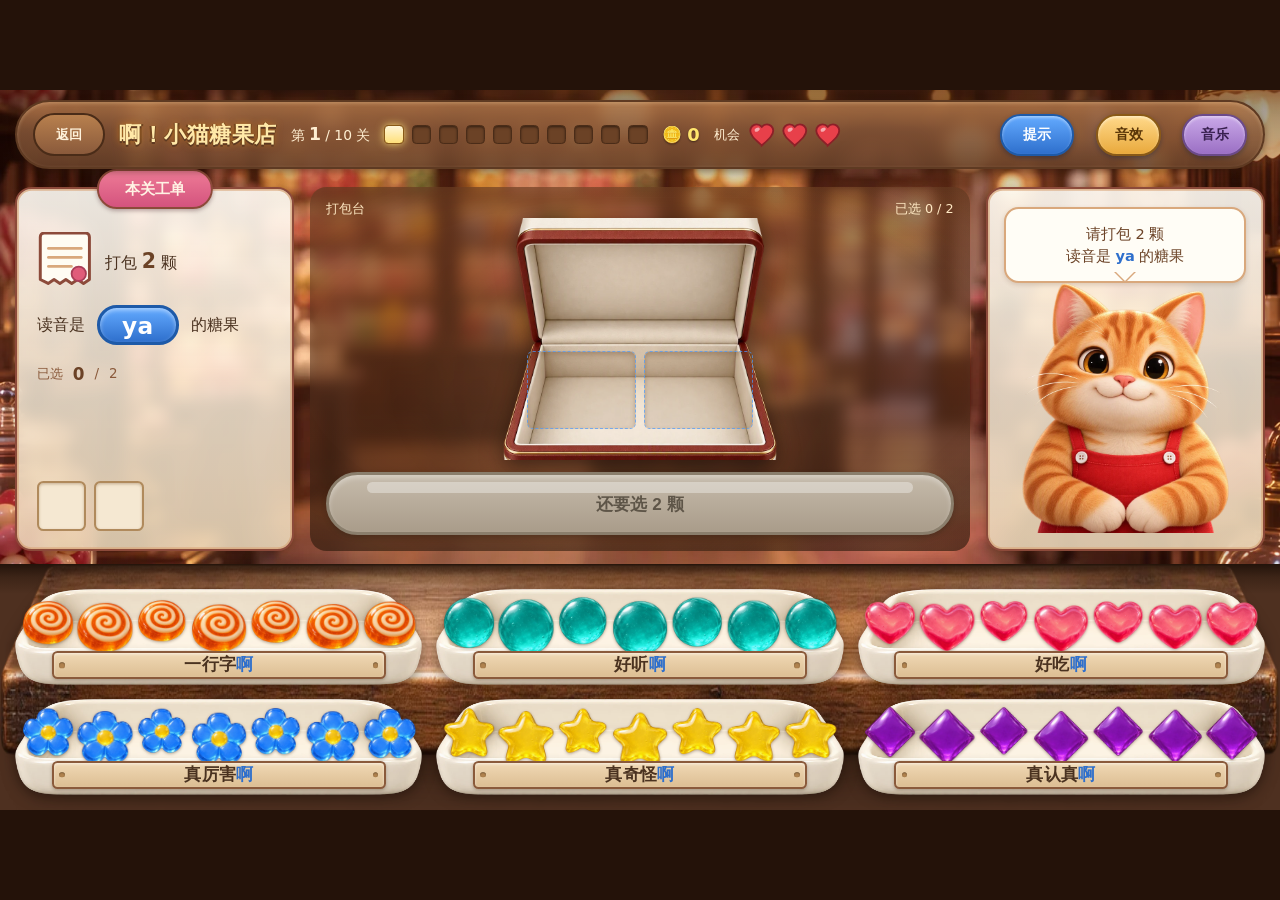
==== games/cat-candy-shop/index.html @ f64fa3b4 "feat: publish standalone cat candy game" ====
<!DOCTYPE html>
<html lang="zh-CN">
<head>
<meta charset="UTF-8">
<meta name="viewport" content="width=device-width,initial-scale=1,maximum-scale=1,user-scalable=no,viewport-fit=cover">
<title>啊！小猫糖果店｜纯分享版</title>
<style>
  *{box-sizing:border-box;margin:0;padding:0;-webkit-tap-highlight-color:transparent;}
  html,body{height:100%;overflow:hidden;background:#241209;
    font-family:system-ui,-apple-system,"PingFang SC","Hiragino Sans GB","Microsoft YaHei",sans-serif;}

  /* 舞台：等比居中，16:9 */
  #stage{position:fixed;inset:0;display:grid;place-items:center;}
  #game{
    width:min(100vw, calc(100vh * 16 / 9));
    aspect-ratio:16/9;position:relative;overflow:hidden;
    /* 1em = 画布宽度的 1%  →  基准画布按 100 单位宽设计 */
    font-size:1vw;
    background:#3A2114 url([data-uri]) center top / cover no-repeat;
    user-select:none;
  }
  /* 可读性蒙版：上压下透。UI 卡片自带奶油底，只有顶栏和底部需要压暗。
     注意不要给 z-index —— ::before 是第一个子元素，靠 DOM 顺序自然落在所有 UI 之下。 */
  #game::before{content:"";position:absolute;inset:0;pointer-events:none;
    background:linear-gradient(180deg,
      rgba(28,13,5,.46) 0%, rgba(28,13,5,.22) 9%, rgba(28,13,5,.05) 20%,
      rgba(28,13,5,0) 34%, rgba(28,13,5,0) 62%,
      rgba(24,11,4,.30) 78%, rgba(20,9,3,.52) 100%);}

  /* ── 木纹 ───────────────────────────────── */
  .wood{
    background:
      repeating-linear-gradient(92deg, rgba(0,0,0,.07) 0 .18em, rgba(255,255,255,.05) .18em .5em),
      linear-gradient(180deg,#C08454 0%,#A2683C 38%,#8A5A3B 72%,#6E452A 100%);
  }
  .wood-d{
    background:
      repeating-linear-gradient(90deg, rgba(0,0,0,.10) 0 .22em, rgba(255,255,255,.04) .22em .6em),
      linear-gradient(180deg,#7E5232 0%,#654026 45%,#4E3020 100%);
  }
  .cream{
    background:linear-gradient(180deg,#FFFDF6 0%,#FBF2DF 55%,#EFDFC2 100%);
    border:.22em solid #8C4A3A;
    box-shadow:inset 0 0 0 .14em rgba(217,168,124,.75), 0 .18em .5em rgba(60,30,10,.28);
  }

  /* ── 磨砂面板（素材版关键改动）─────────────────────────────
     实测：顶栏 + 三栏 + 糖果架一共盖掉画布 94% 的面积，底图只剩 52px 的缝 ——
     背景图几乎完全看不到。所以「加一张背景图」这件事，
     真正的前提是把面板改成半透明 + 背景模糊，否则等于没加。
     不透明度留在 .84–.91：店里暖光能透上来，文字对比度也还够。 */
  #top,#order,#clerk,#bench{
    -webkit-backdrop-filter:blur(.55em) saturate(1.12);
    backdrop-filter:blur(.55em) saturate(1.12);}
  #top{background:linear-gradient(180deg,
    rgba(178,120,74,.86) 0%, rgba(138,90,59,.83) 42%, rgba(104,66,42,.89) 100%);}
  #order,#clerk{background:linear-gradient(180deg,
    rgba(255,253,246,.90) 0%, rgba(250,240,221,.84) 55%, rgba(236,218,188,.88) 100%);}
  /* 打包台压到 .58：它是全场唯一没有正文的面板，礼盒自带红棕描边和投影，
     不靠底色也立得住 —— 所以这里可以把透明度放低，让店里真的透出来。 */
  #bench{background:linear-gradient(180deg,
    rgba(112,68,40,.62) 0%, rgba(84,51,30,.56) 45%, rgba(58,35,20,.66) 100%);}

  /* ── 顶栏 ───────────────────────────────── */
  #top{
    position:absolute;left:1.2em;right:1.2em;top:.8em;height:5.4em;border-radius:2.7em;
    border:.22em solid #5E3A22;display:flex;align-items:center;gap:1.1em;padding:0 1.2em;
    box-shadow:inset 0 .12em .3em rgba(255,224,180,.28), 0 .2em .55em rgba(40,18,6,.42);
    z-index:6;
  }
  .t-back{width:5.4em;height:3.2em;border-radius:1.6em;border:.16em solid #4A2C18;
    background:linear-gradient(180deg,#B8804E,#8A5A3B);color:#FFF3DC;font-size:1.05em;font-weight:600;
    cursor:pointer;flex:0 0 auto;}
  .t-name{font-size:1.72em;font-weight:700;color:#FFE9A8;letter-spacing:.02em;white-space:nowrap;
    text-shadow:0 .09em 0 #5E3A22,0 0 .34em #C8791F,-.06em 0 0 #5E3A22,.06em 0 0 #5E3A22;}
  .t-lv{font-size:1.08em;color:#FFEFD2;white-space:nowrap;flex:0 0 auto;}
  .t-lv b{font-size:1.25em;}
  .t-tiles{display:flex;gap:.62em;flex:0 0 auto;}
  .t-tiles i{width:1.5em;height:1.5em;border-radius:.34em;display:block;
    background:#6B4226;border:.14em solid #4A2C18;box-shadow:inset 0 .1em .18em rgba(0,0,0,.5);}
  .t-tiles i.on{background:linear-gradient(180deg,#FFE9A0,#FFC53D);border-color:#8A5A17;
    box-shadow:0 0 .5em rgba(255,205,80,.75);}
  .t-tiles i.cur{background:linear-gradient(180deg,#FFF6D8,#FFE07A);border-color:#8A5A17;
    box-shadow:0 0 .7em rgba(255,225,120,.95);}
  .t-hearts{display:flex;gap:.42em;align-items:center;flex:0 0 auto;}
  .t-hearts .lbl{font-size:1.02em;color:#FFEFD2;margin-right:.2em;}
  .t-hearts svg{width:2.15em;height:2.15em;display:block;}
  /* 失去态靠 drawHearts() 换成 #i-heart-off 图标实现，不在这里改颜色（见 defs 里的说明） */
  .t-hearts .h.just-lost{animation:shake .42s;}
  .t-hearts .h.last svg{animation:breathe 1.25s ease-in-out infinite;}
  @keyframes breathe{0%,100%{transform:scale(1);}50%{transform:scale(1.12);}}
  @keyframes shake{0%,100%{transform:translateX(0) rotate(0);}20%{transform:translateX(-.3em) rotate(-9deg);}
    50%{transform:translateX(.3em) rotate(9deg);}80%{transform:translateX(-.15em) rotate(-5deg);}}
  .t-hint{margin-left:auto;height:3em;padding:0 1.5em;border-radius:1.5em;border:.16em solid #1E5AA8;
    background:linear-gradient(180deg,#63AAFF,#2E6FCC);color:#fff;font-size:1.08em;font-weight:600;
    cursor:pointer;flex:0 0 auto;box-shadow:inset 0 .12em .22em rgba(255,255,255,.45),0 .14em .35em rgba(10,30,70,.4);}
  /* 提示键是个开关：弹出后按钮变「收起」+ 按下去的样子（内凹变暗），一眼看出能关掉。
     「提示」「收起」都是 2 个字，宽度不变，顶栏不会跳。 */
  .t-hint.on{background:linear-gradient(180deg,#2E6FCC,#1E5AA8);
    box-shadow:inset 0 .16em .34em rgba(0,0,0,.42),0 .08em .18em rgba(10,30,70,.4);}
  /* 音效开关。教室/机房是多台设备同时开，必须让老师能一键静音——
     所以它不是一个设置项，而是顶栏上跟「提示」并排的一等按钮。
     文案「音效」「静音」都是 2 个字，切换时宽度不变，顶栏不会跳（同「提示/收起」）。
     关闭态用去饱和的灰木色，一眼看出「现在是哑的」。 */
  .t-snd{margin-left:.6em;height:3em;padding:0 1.2em;border-radius:1.5em;border:.16em solid #8A5A17;
    background:linear-gradient(180deg,#FFD98A,#E9A93C);color:#5A3608;font-size:1.08em;font-weight:600;
    cursor:pointer;flex:0 0 auto;
    box-shadow:inset 0 .12em .22em rgba(255,255,255,.5),0 .14em .35em rgba(10,30,70,.35);}
  .t-snd.off{background:linear-gradient(180deg,#CFC6B8,#A8998A);border-color:#7A6B5C;color:#4A3F34;
    box-shadow:inset 0 .14em .3em rgba(0,0,0,.28);}
  /* 背景音乐开关。**和音效键分开**——老师最常要的是「留着反馈音、关掉音乐」，
     一个总开关做不到。用紫罗兰色与音效键（暖木金）明显区分，一眼知道管的是哪一路。
     文案「音乐」「静音」都是 2 个字，宽度不变。 */
  .t-mus{margin-left:.5em;height:3em;padding:0 1.2em;border-radius:1.5em;border:.16em solid #6B4A8A;
    background:linear-gradient(180deg,#C9A8E8,#9B6FC4);color:#38204F;font-size:1.08em;font-weight:600;
    cursor:pointer;flex:0 0 auto;
    box-shadow:inset 0 .12em .22em rgba(255,255,255,.45),0 .14em .35em rgba(10,30,70,.35);}
  .t-mus.off{background:linear-gradient(180deg,#CFC6B8,#A8998A);border-color:#7A6B5C;color:#4A3F34;
    box-shadow:inset 0 .14em .3em rgba(0,0,0,.28);}

  /* ── 中段三栏 ───────────────────────────── */
  #mid{position:absolute;left:1.2em;right:1.2em;top:7.6em;height:28.4em;
    display:grid;grid-template-columns:21.8em 1fr 21.8em;gap:1.2em;}

  .panel{border-radius:1.3em;position:relative;}
  .ribbon{position:absolute;left:50%;transform:translateX(-50%);top:-1.3em;height:2.6em;padding:0 1.7em;
    border-radius:1.3em;border:.18em solid #8C4A3A;display:grid;place-items:center;
    background:linear-gradient(180deg,#EE7B96,#D4537E);color:#FFF3E4;font-size:1.2em;font-weight:600;
    white-space:nowrap;box-shadow:0 .12em .3em rgba(60,20,30,.35);}

  /* 左：工单卡 */
  #order{padding:3.3em 1.5em 1.4em;display:flex;flex-direction:column;gap:1em;}
  .o-row{display:flex;align-items:center;gap:.75em;font-size:1.28em;color:#4A3220;}
  .o-row b{font-size:1.25em;color:#6B4226;}
  .slip{width:3.4em;height:3.7em;flex:0 0 auto;}
  .pill{padding:.16em .95em;border-radius:.85em;border:.16em solid #1E5AA8;
    background:linear-gradient(180deg,#63AAFF,#2E6FCC);color:#fff;font-size:1.42em;font-weight:700;
    letter-spacing:.02em;box-shadow:inset 0 .1em .2em rgba(255,255,255,.45);}
  .o-prog{display:flex;gap:.6em;margin-top:auto;}
  .o-prog i{width:3.9em;aspect-ratio:1;border-radius:.5em;border:.16em solid #B08A5C;
    background:#F5E8D2;box-shadow:inset 0 .1em .22em rgba(120,80,40,.35);transition:.18s;}
  .o-prog i.on{background:linear-gradient(180deg,#7DBBFF,#2E6FCC);border-color:#1E5AA8;
    box-shadow:inset 0 .1em .18em rgba(255,255,255,.5),0 0 .45em rgba(70,150,255,.55);}

  /* 中：打包台 */
  /* 台面加一层暗角：中间亮、四周沉，礼盒自然成为视觉焦点，
     两侧空出来的木面就不会显得「空」 */
  #bench{padding:1.1em 1.3em 1.2em;display:flex;flex-direction:column;}
  #bench::before{content:"";position:absolute;inset:0;border-radius:1.3em;pointer-events:none;
    background:radial-gradient(60% 80% at 50% 54%, rgba(255,214,160,.14) 0%, rgba(255,214,160,0) 64%),
      radial-gradient(122% 112% at 50% 50%, rgba(0,0,0,0) 42%, rgba(18,7,2,.38) 100%);}
  .b-head{display:flex;justify-content:space-between;font-size:1em;color:#FFE9C4;position:relative;z-index:1;}
  .b-box{flex:1;position:relative;display:grid;place-items:center;}
  /* 礼盒换成实拍素材（790x695，1.137:1）。
     原图内底面实测在 y 49%–71%，裁掉上方留白后换算到 y 58.1%–87.8%。
     凹格不再是「盒子里挖的洞」，而是浮在内底上的虚线框——素材的立体感由图片负责。 */
  .box-art{position:relative;height:100%;aspect-ratio:790/695;
    background:url([data-uri]) center / 100% 100% no-repeat;
    filter:drop-shadow(0 .5em .85em rgba(18,7,2,.55));}
  .box-slots{position:absolute;left:9%;right:9%;top:55%;height:32%;
    display:grid;grid-template-columns:repeat(3,1fr);gap:.55em;transition:grid-template-columns .2s;}
  .slot{border-radius:.45em;position:relative;display:grid;place-items:center;
    background:rgba(126,88,52,.18);
    border:.15em dashed rgba(74,155,255,.7);
    box-shadow:inset 0 .22em .45em rgba(92,60,30,.3);}
  .slot.filled{background:rgba(126,88,52,.06);border-style:solid;border-color:rgba(74,155,255,.95);
    box-shadow:inset 0 .22em .45em rgba(92,60,30,.2),0 0 .8em rgba(74,155,255,.55);}
  /* 高度交给素材自身比例（width 定、height auto），不要写 height:78% ——
     百分比宽高的基准不同（父宽 vs 父高），会把糖果拉扁 */
  .slot .ghost{width:80%;height:auto;opacity:.80;filter:drop-shadow(0 .12em .3em rgba(40,20,60,.45));animation:pop .22s ease-out;}
  @keyframes pop{from{transform:scale(.5);opacity:0;}to{transform:scale(1);opacity:.80;}}
  .slot .ord{position:absolute;top:-.5em;left:-.5em;width:1.7em;height:1.7em;border-radius:50%;
    background:#2E6FCC;color:#fff;font-size:.95em;font-weight:700;display:grid;place-items:center;
    border:.14em solid #FFFDF6;}

  #btnPack{margin-top:.7em;height:3.7em;border-radius:1.85em;border:.2em solid #A83E58;
    font-size:1.34em;font-weight:700;color:#FFF3E4;cursor:pointer;position:relative;overflow:hidden;
    background:linear-gradient(180deg,#EE7B96,#D4537E);
    box-shadow:inset 0 .18em .34em rgba(255,255,255,.42),0 .2em .5em rgba(70,20,35,.45);
    transition:background .3s,box-shadow .3s,transform .1s;}
  #btnPack::after{content:"";position:absolute;left:6%;right:6%;top:.42em;height:.62em;border-radius:.31em;
    background:rgba(255,255,255,.34);pointer-events:none;}
  #btnPack.idle{background:linear-gradient(180deg,#C6BBAB,#A99C8A);border-color:#8A7E6C;color:#5E5548;
    box-shadow:inset 0 .18em .34em rgba(255,255,255,.3),0 .14em .34em rgba(40,30,20,.32);}
  #btnPack.ready{animation:breathe 1.1s ease-in-out infinite;}
  #btnPack:active{transform:translateY(.12em) scale(.99);}
  #bench.packing .box-art{animation:jig .6s;}
  @keyframes jig{0%,100%{transform:translateX(0) rotate(0);}15%{transform:translateX(-.45em) rotate(-1.2deg);}
    40%{transform:translateX(.45em) rotate(1.2deg);}65%{transform:translateX(-.28em) rotate(-.7deg);}85%{transform:translateX(.2em);}}

  /* 右：小猫同事 */
  #clerk{padding:1.4em 1.3em 1.2em;display:flex;flex-direction:column;align-items:center;}
  .bubble{position:relative;width:100%;padding:.95em .9em;border-radius:1em;
    background:#FFFDF6;border:.16em solid #D9A87C;text-align:center;
    font-size:1.14em;line-height:1.5;color:#6B4226;box-shadow:0 .14em .4em rgba(90,50,20,.18);}
  .bubble::after{content:"";position:absolute;left:50%;bottom:-.75em;transform:translateX(-50%);
    border:.8em solid transparent;border-top-color:#FFFDF6;
    filter:drop-shadow(0 .14em 0 #D9A87C);}
  .bubble b{color:#2E6FCC;}
  /* 小猫同事（v12：位图素材，四态叠层）
     4 张表情全部常驻 DOM，靠 #clerk 的 data-mood 切 opacity —— 不换 src，
     避免 data URI 反复重新解码造成的闪烁。
     object-fit:contain 让 4 张长宽比略不同的表情在同一框内都以「高 15em」呈现，
     切换时体型不会跳。 */
  /* 不设 max-height —— 让 flex:1 吃满「气泡以下、面板内边距以上」的全部空间。
     实测：面板 28.4em 高，气泡约 5.75em，所以小猫实际约 20em 高 × 16.5em 宽。
     早先钉死在 15em，导致面板底部空出约 90px（1920 视口下），像小猫浮在半空。 */
  .cat-wrap{position:relative;flex:1;width:100%;min-height:0;}
  .cat-face{position:absolute;inset:0;width:100%;height:100%;
    object-fit:contain;object-position:center bottom;opacity:0;transition:opacity .18s;}
  #clerk[data-mood="idle"]  .cat-face[data-mood="idle"],
  #clerk[data-mood="cheer"] .cat-face[data-mood="cheer"],
  #clerk[data-mood="sorry"] .cat-face[data-mood="sorry"],
  #clerk[data-mood="think"] .cat-face[data-mood="think"]{opacity:1;}
  /* 待机时轻轻起伏 —— 静态图也要有「活着」的感觉 */
  #clerk[data-mood="idle"] .cat-face[data-mood="idle"]{animation:bob 3.6s ease-in-out infinite;}
  @keyframes bob{0%,100%{transform:translateY(0);}50%{transform:translateY(-.26em);}}
  /* 过关时跳一下 */
  #clerk[data-mood="cheer"] .cat-wrap{animation:jump .6s;}
  @keyframes jump{0%,100%{transform:translateY(0);}40%{transform:translateY(-1.1em) scale(1.04);}}

  /* ── 糖果架 ─────────────────────────────── */
  /* 木纹用真实素材纵向铺满。9.19:1 的木板拉到 4.7:1 = 纵向拉伸 2 倍，
     读起来是「一块厚实的木搁板」，比纯渐变的假木纹强。 */
  #shelf{position:absolute;left:0;right:0;top:37em;bottom:0;
    background:#4E3020 url([data-uri]) center top / 100% 100% no-repeat;}
  /* 与背景衔接处压一道暗边，避免生硬的直线接缝 */
  #shelf::before{content:"";position:absolute;left:0;right:0;top:0;height:2.4em;
    background:linear-gradient(180deg,rgba(18,8,2,.72),rgba(18,8,2,.28) 45%,rgba(18,8,2,0));}
  #trays{position:absolute;left:1.2em;right:1.2em;top:2em;bottom:1.2em;
    display:grid;grid-template-columns:repeat(3,1fr);grid-template-rows:repeat(2,1fr);gap:1.1em;}

  /* 盘子换成实拍素材（3.58:1，格子 3.75:1，几乎零拉伸）。
     边框/内阴影全部交给素材本身，选中态改用「外圈蓝框」表达。 */
  .tray{position:relative;cursor:pointer;padding:0;border:0;background:transparent;
    transition:transform .12s;}
  .tray::before{content:"";position:absolute;inset:0;
    background:url([data-uri]) center / 100% 100% no-repeat;
    filter:drop-shadow(0 .3em .55em rgba(16,6,1,.5));}
  .tray:active{transform:scale(.985);}
  .tray.sel::after{content:"";position:absolute;inset:-.35em;border-radius:1.3em;
    border:.26em solid rgba(74,155,255,.9);
    box-shadow:0 0 .95em rgba(74,155,255,.7),inset 0 0 .8em rgba(74,155,255,.35);}
  .tray .pile{position:absolute;left:0;right:0;top:0;bottom:0;}
  .tray .pile img{position:absolute;display:block;
    filter:drop-shadow(0 .1em .12em rgba(56,28,8,.38));}
  /* 吊牌从「盘内木牌」改成「盘前壁上的木名牌」（素材前壁在 y 74%–95%），
     糖果留在内底上，两者不再抢位置。 */
  .tray .tag{position:absolute;left:9%;right:9%;bottom:6%;height:29%;border-radius:.42em;
    display:grid;place-items:center;align-content:center;
    background:linear-gradient(180deg,#F0D8B4,#DCBE93);border:.16em solid #8A5A3B;
    box-shadow:inset 0 .1em .22em rgba(255,255,255,.55),0 .1em .25em rgba(60,30,10,.3);}
  /* 🔴 行高必须显式写死，不能靠默认的 normal。
     实测（1600×900，1em=14.31px）：字号 1.3em=18.58px 时，normal 的行框高 = 32px，
     而吊牌内高只有 23.78px —— 网格的隐式行被撑到 32px 后按默认 align-content 贴顶排，
     于是整个文字往下掉 6.22px、下沿戳出木牌外。
     写 line-height:1 让行框 = 字号（18px 左右），才装得进 23.78px 的内高并真正居中。 */
  /* ⚠️ 必须是直接子选择器 `>`。ah() 会在牌面文字里再插一个 <span class="ah">啊</span>，
     用后代选择器 `.tag span` 会把它一起命中，于是：
       · font-size:1.26em 二次复合 → 「啊」被放大到 1.59em（违反「同字重不放大」）
       · display:block 也套上去 → 内层 span 独占一行，外层块被撑成两个行框
     —— 实测就是这样把牌面文字从 18px 撑到 40.7px 的。 */
  .tray .tag > span{display:block;font-size:1.3em;line-height:1;font-weight:600;color:#4A3220;
    letter-spacing:.02em;white-space:nowrap;}
  .tray .tag .ah{color:#2E6FCC;}
  /* 两颗铆钉原来没有 top，靠静态位置落点；显式居中，免得换布局方式后跑位 */
  .tray .tag i{position:absolute;top:50%;transform:translateY(-50%);
    width:.42em;height:.42em;border-radius:50%;background:#B0824E;
    box-shadow:inset 0 .06em .1em rgba(0,0,0,.4);}
  .tray .tag i.l{left:.42em;} .tray .tag i.r{right:.42em;}
  .badge{position:absolute;right:-.5em;top:-.5em;width:2.9em;height:2.9em;border-radius:50%;
    background:linear-gradient(180deg,#7DBBFF,#2E6FCC);border:.18em solid #FFFDF6;
    display:grid;place-items:center;opacity:0;transform:scale(.5);transition:.16s;
    box-shadow:0 .15em .4em rgba(20,60,130,.5);}
  .tray.sel .badge{opacity:1;transform:scale(1);}
  .badge svg{width:1.6em;height:1.6em;}
  .tray.wrong{animation:jig .5s;}
  /* 提示的「指路」标记 —— 光有文字不算提示，得让玩家看见该看哪几盘。
     和 .sel 的蓝环共用 ::after，靠源码顺序覆盖（本段在后 → 提示期间红/绿环优先）。
     标记由 clearHintMarks() 清除，不会永久钉在盘上。 */
  .tray.hint-bad::after{content:"";position:absolute;inset:-.35em;border-radius:1.3em;
    border:.26em dashed rgba(224,92,58,.95);box-shadow:0 0 1.1em rgba(224,92,58,.75);
    animation:hintPulse 1.1s ease-in-out infinite;}
  .tray.hint-good::after{content:"";position:absolute;inset:-.35em;border-radius:1.3em;
    border:.26em solid rgba(78,140,42,.95);box-shadow:0 0 1.2em rgba(78,140,42,.8);}
  @keyframes hintPulse{0%,100%{opacity:1;}50%{opacity:.4;}}

  /* ── 横幅反馈 ───────────────────────────── */
  /* 贴在打包台顶部：盖住装饰性的箱盖，不压凹格里的糖果虚影。
     注意 top 的 em 基准是横幅自己的 font-size（1.5em），不是画布的 1em：
     想让它落在 #mid 顶部(7.6em) 就写 7.6 ÷ 1.5 ≈ 5em。
     横幅宽度只占中间列的 4 成，左右两侧的「打包台」标题与「已选 N/M」都在它横向范围外。 */
  #banner{position:absolute;left:50%;top:5em;transform:translate(-50%,-2.4em);z-index:20;
    padding:.62em 2em;border-radius:1.2em;border:.18em solid;font-size:1.5em;font-weight:700;
    white-space:nowrap;opacity:0;pointer-events:none;transition:opacity .22s,transform .22s;
    box-shadow:0 .3em .8em rgba(30,12,4,.4);}
  #banner.show{opacity:1;transform:translate(-50%,0);}
  #banner.ok{background:#E4F2D8;border-color:#4E8C2A;color:#2F6B14;}
  #banner.err{background:#FBE0DC;border-color:#B03A32;color:#8A2620;}
  #banner.warn{background:#FBE9C8;border-color:#BA7517;color:#7A4C0B;}
  #banner.info{background:#EDE7DC;border-color:#9C8874;color:#5E5548;}

  /* ── 提示气泡 ──────────────────────────────
     位置：落在「礼盒凹格下沿 → 糖果架顶沿」之间那条空档里（bottom:63% ≈ 画布 y 20.8em）。
     · 不放打包台正中：那里会盖住凹格里的糖果虚影（玩家刚装进去的东西）。
     · 不放更低：会压住糖果架第一排吊牌 —— 而提示说的恰恰是「去看吊牌」。
     它悬在糖果架正上方，读起来就是一句指向货架的旁白。
     pointer-events:none 让点击穿透；玩家一动糖果（toggle）就自动收起，不挡后续操作。 */
  #hintbox{position:absolute;left:50%;bottom:63%;transform:translate(-50%,.5em);z-index:22;
    max-width:38em;padding:.9em 1.5em;border-radius:1.1em;background:#FFFDF6;border:.18em solid #8C4A3A;
    font-size:1.28em;line-height:1.5;color:#4A3220;box-shadow:0 .3em .9em rgba(30,12,4,.45);
    opacity:0;pointer-events:none;transition:opacity .2s,transform .2s;text-align:center;}
  #hintbox.show{opacity:1;transform:translate(-50%,0);}
  #hintbox b{color:#B03A32;}
  #hintbox .chain{display:block;margin-top:.35em;font-size:1.18em;font-weight:700;color:#B03A32;}
  #hintbox .tip{display:block;margin-top:.45em;font-size:.86em;color:#8A5A3B;}

  /* ── 结算 ───────────────────────────────── */
  #over{position:absolute;inset:0;z-index:30;display:none;place-items:center;
    background:radial-gradient(60% 60% at 50% 45%,rgba(20,8,2,.72),rgba(20,8,2,.93));}
  #over.show{display:grid;animation:fade .35s;}
  @keyframes fade{from{opacity:0;}to{opacity:1;}}
  .ov-card{width:56em;max-width:88%;padding:2.6em 2.8em;border-radius:1.6em;text-align:center;
    background:linear-gradient(180deg,#FFFDF6,#F2E4CA);border:.24em solid #8C4A3A;
    box-shadow:0 .6em 2em rgba(0,0,0,.5);}
  .ov-card h2{font-size:2.6em;color:#6B4226;margin-bottom:.35em;}
  .ov-card .score{font-size:4.2em;font-weight:800;color:#D4537E;line-height:1;margin:.2em 0 .35em;}
  .ov-card p{font-size:1.35em;color:#6B5344;line-height:1.7;}
  .ov-stars{display:flex;gap:.5em;justify-content:center;margin:.5em 0 .9em;}
  .ov-stars svg{width:3.4em;height:3.4em;}
  .ov-review{margin:1.2em 0;padding:1em 1.2em;border-radius:.9em;background:#F7EEDD;border:.14em solid #E6DAC6;
    text-align:left;font-size:1.22em;color:#4A3220;line-height:1.75;max-height:11em;overflow:auto;}
  .ov-review .t{color:#2E6FCC;font-weight:700;}
  .ov-review .chain{color:#B03A32;font-weight:700;}
  .ov-btns{display:flex;gap:1em;justify-content:center;margin-top:1.2em;}
  .ov-btns button{padding:.7em 2em;border-radius:1.6em;font-size:1.35em;font-weight:600;cursor:pointer;
    border:.18em solid #A83E58;background:linear-gradient(180deg,#EE7B96,#D4537E);color:#FFF3E4;
    box-shadow:0 .2em .5em rgba(70,20,35,.4);}
  .ov-btns button.ghost{background:linear-gradient(180deg,#EFE3CD,#D9C8A9);border-color:#8A5A3B;color:#6B4226;}

  /* ── 关卡过场卡（完整版） ── */
  .ov-card.compact{width:44em;padding:2.2em 2.6em;}
  .ov-card.compact h2{font-size:2.2em;margin-bottom:.45em;}

  /* 纯分享版：本机累计钱币 */
  .t-coins{display:flex;align-items:center;gap:.35em;color:#fff;font-size:1.25em;font-weight:800;white-space:nowrap;text-shadow:0 .08em .12em rgba(0,0,0,.45);}
  .t-coins b{color:#FFE66D;font-size:1.12em;}

  /* 手机超宽横屏：直接使用整个屏幕，不依赖 PetGo 外框。 */
  @media (orientation:landscape) and (min-aspect-ratio:2/1) and (max-height:700px){
    #game{width:100vw;height:100dvh;aspect-ratio:auto;
      --phone-left:max(12px,env(safe-area-inset-left));
      --phone-right:max(12px,env(safe-area-inset-right));
      --phone-top:max(8px,env(safe-area-inset-top));
      --phone-bottom:max(8px,env(safe-area-inset-bottom));}
    #top{left:var(--phone-left);right:var(--phone-right);
      top:var(--phone-top);height:84px;padding:6px 10px;gap:6px 10px;
      flex-wrap:wrap;align-content:center;border-radius:16px;}
    .t-name{font-size:18px;}.t-lv{font-size:14px;}.t-coins{font-size:14px;}
    .t-back,.t-hint,.t-snd,.t-mus{font-size:14px;height:34px;padding:0 12px;margin-left:0;}
    .t-back{width:auto;}.t-hint{margin-left:auto;}
    .t-tiles{gap:4px;}.t-tiles i{width:13px;height:13px;}
    .t-hearts .lbl{font-size:14px;}.t-hearts svg{width:20px;height:20px;}
    #mid{left:var(--phone-left);right:var(--phone-right);
      top:calc(var(--phone-top) + 104px);height:calc(64% - var(--phone-top) - 116px);
      grid-template-columns:minmax(0,1fr) minmax(0,1.65fr) minmax(0,1fr);gap:12px;}
    #order{padding:18px 12px 10px;gap:8px;min-width:0;}
    .ribbon{font-size:16px;height:28px;top:-14px;padding:0 16px;}
    .o-row{font-size:20px;gap:8px;flex-wrap:wrap;line-height:1.25;}
    #order .o-row:nth-of-type(4){font-size:16px!important;margin-top:0!important;}
    .slip{width:32px;height:35px;}
    #oPill{font-size:24px;padding:2px 12px;}
    .o-prog{gap:6px;}.o-prog i{width:28px;height:28px;}
    #bench{padding:10px 12px;min-height:0;}
    .b-head{font-size:16px;}.b-box{min-height:0;}
    .box-art{max-width:100%;background-size:contain;background-repeat:no-repeat;background-position:center;}
    #btnPack{font-size:20px;height:40px;min-height:40px;margin-top:6px;flex-shrink:0;}
    #clerk{padding:10px;min-height:0;}
    .bubble{font-size:20px;line-height:1.3;padding:8px 6px;flex-shrink:0;}
    #shelf{top:64%;bottom:0;background-size:cover;}
    #trays{left:var(--phone-left);right:var(--phone-right);top:12px;
      bottom:var(--phone-bottom);gap:10px 12px;min-height:0;}
    .tray{height:100%;width:auto;max-width:100%;aspect-ratio:3.58;justify-self:center;}
    .tray::before{background-size:contain;background-repeat:no-repeat;background-position:center;}
    .tray .tag{height:28px;bottom:2%;left:6%;right:6%;}
    .tray .tag > span{font-size:20px;}
    #banner{font-size:20px;top:104px;left:50%;max-width:80%;white-space:normal;text-align:center;}
    #hintbox{font-size:20px;left:50%;bottom:auto;top:38%;max-width:46%;padding:10px 14px;line-height:1.3;}
    #over{padding:var(--phone-top) var(--phone-right) var(--phone-bottom) var(--phone-left);}
    .ov-card,.ov-card.compact{width:700px;max-width:90%;max-height:100%;overflow:auto;padding:20px 24px;}
    .ov-card h2,.ov-card.compact h2{font-size:28px;}
    .ov-card .score{font-size:40px;margin:8px 0;}
    .ov-card p{font-size:20px!important;}.ov-stars{margin:8px 0;}.ov-stars svg{width:30px;height:30px;}
    .ov-review{font-size:18px;max-height:100px;margin:10px 0;padding:10px;}
    .ov-btns{margin-top:10px;}.ov-btns button{font-size:20px;padding:8px 20px;}
  }
  @media (orientation:landscape) and (min-aspect-ratio:2/1) and (max-height:450px){
    #mid{height:calc(70% - var(--phone-top) - 116px);}
    #shelf{top:70%;}
    #order{padding:12px 8px 6px;gap:4px;}
    .o-row{font-size:18px;gap:4px;}.slip{width:20px;height:22px;}
    #oPill{font-size:20px;padding:0 6px;}.o-prog i{width:20px;height:20px;}
    #clerk{padding:6px;}.bubble{font-size:20px;padding:4px;}
    #bench{padding:6px;}.b-head{font-size:14px;}
    #btnPack{font-size:18px;height:32px;min-height:32px;margin-top:3px;}
    #hintbox{font-size:18px;max-width:65%;top:32%;}
    .ov-card,.ov-card.compact{padding:12px 20px;}
    .ov-card h2{font-size:24px;}.ov-card .score{font-size:30px;}
    .ov-card p{font-size:18px!important;}.ov-stars svg{width:22px;height:22px;}
    .ov-review{max-height:64px;font-size:16px;}
  }
</style>
</head>
<body>
<div id="stage"><div id="game">

  <!-- ══ SVG 符号库 ══ -->
  <svg width="0" height="0" style="position:absolute" aria-hidden="true"><defs>
    <!-- ══ 6 款糖果：v12 起改用位图素材 ══
         原来这里的 6 个渐变 + 6 个 clipPath + 6 个造型组（v11.2 四层矢量配方）
         已由 AI 生成的 candy-*.png 取代，见 JS 里的 CANDY_SRC。
         保留本段注释是为了说明：矢量做法并非不可行，只是到不了参考图那种 3D 质感。 -->

    <g id="i-heart">
      <path d="M12 21.3 l-1.45-1.32 C5.4 15.36 2 12.28 2 8.5 C2 5.42 4.42 3 7.5 3 c1.74 0 3.41.81 4.5 2.09 C13.09 3.81 14.76 3 16.5 3 C19.58 3 22 5.42 22 8.5 c0 3.78-3.4 6.86-8.55 11.54 L12 21.35 Z"
        fill="#E8404A" stroke="#8C2028" stroke-width="1.6"/>
      <ellipse cx="8" cy="7.5" rx="2.4" ry="1.6" fill="#fff" opacity=".55" transform="rotate(-28 8 7.5)"/>
    </g>
    <!-- 失去态的心：必须单独做一个图标。
         不能用 CSS 给 .h.gone path 改颜色——<use> 的 shadow 内容不参与文档选择器匹配，
         那条规则永远不会命中（这就是「爱心不消失」这个 bug 的根因）。 -->
    <g id="i-heart-off">
      <path d="M12 21.3 l-1.45-1.32 C5.4 15.36 2 12.28 2 8.5 C2 5.42 4.42 3 7.5 3 c1.74 0 3.41.81 4.5 2.09 C13.09 3.81 14.76 3 16.5 3 C19.58 3 22 5.42 22 8.5 c0 3.78-3.4 6.86-8.55 11.54 L12 21.35 Z"
        fill="#B7A99B" stroke="#7E7266" stroke-width="1.6"/>
      <path d="M12.6 5.2 L10.6 10.6 L13.1 13.6 L11 17.6" fill="none" stroke="#7E7266"
        stroke-width="1.5" stroke-linecap="round" stroke-linejoin="round"/>
      <path d="M10.6 10.6 L7.1 8.1" fill="none" stroke="#7E7266" stroke-width="1.5" stroke-linecap="round"/>
    </g>
    <g id="i-check"><path d="M5 12.6 L10 17.6 L19 6.8" fill="none" stroke="#fff" stroke-width="3.2" stroke-linecap="round" stroke-linejoin="round"/></g>
    <g id="i-star"><path d="M12 1.8 L14.9 8.6 L22.4 9.4 L16.8 14.4 L18.4 21.8 L12 18 L5.6 21.8 L7.2 14.4 L1.6 9.4 L9.1 8.6 Z" fill="#FFC53D" stroke="#B8860B" stroke-width="1.3"/></g>
    <g id="i-star-off"><path d="M12 1.8 L14.9 8.6 L22.4 9.4 L16.8 14.4 L18.4 21.8 L12 18 L5.6 21.8 L7.2 14.4 L1.6 9.4 L9.1 8.6 Z" fill="#CFC6B8" stroke="#9C8874" stroke-width="1.3"/></g>
  </defs></svg>

  <!-- ══ 顶栏 ══ -->
  <header id="top" class="wood">
    <button class="t-back" onclick="restart()">返回</button>
    <div class="t-name">啊！小猫糖果店</div>
    <div class="t-lv">第 <b id="lvNow">3</b> / 10 关</div>
    <div class="t-tiles" id="tiles"></div>
    <div class="t-coins" title="钱币只保存在这台设备">🪙 <b id="coinCount">0</b></div>
    <div class="t-hearts" id="hearts"><span class="lbl">机会</span></div>
    <button class="t-hint" id="btnHint">提示</button>
    <button class="t-snd" id="btnMute" title="音效开关">音效</button>
    <button class="t-mus" id="btnMusic" title="背景音乐开关">音乐</button>
  </header>

  <!-- ══ 中段 ══ -->
  <div id="mid">
    <!-- 左：工单 -->
    <section class="panel cream" id="order">
      <div class="ribbon">本关工单</div>
      <div class="o-row">
        <svg class="slip" viewBox="0 0 34 37">
          <path d="M2 3 a2.4 2.4 0 0 1 2.4-2.4 h25.2 A2.4 2.4 0 0 1 32 3 v26 l-3.6 2.4 -3.6-2.4 -3.6 2.4 -3.6-2.4 -3.6 2.4 -3.6-2.4 -3.6 2.4 L2 29 Z"
            fill="#FFFCF3" stroke="#8C4A3A" stroke-width="1.8" stroke-linejoin="round"/>
          <g stroke="#D9A87C" stroke-width="1.7" stroke-linecap="round">
            <line x1="7" y1="10" x2="27" y2="10"/><line x1="7" y1="15.5" x2="27" y2="15.5"/>
            <line x1="7" y1="21" x2="21" y2="21"/>
          </g>
          <circle cx="25.5" cy="25.5" r="4.4" fill="#E05C7A" stroke="#A83E58" stroke-width="1.1"/>
        </svg>
        <span>打包 <b id="oCnt">3</b> 颗</span>
      </div>
      <div class="o-row">读音是 <span class="pill" id="oPill">na</span> 的糖果</div>
      <div class="o-row" style="font-size:1.05em;color:#8A5A3B;margin-top:.4em;">已选 <b id="oSel">0</b> / <span id="oNeed">3</span></div>
      <div class="o-prog" id="prog"></div>
    </section>

    <!-- 中：打包台 -->
    <section class="panel wood-d" id="bench">
      <div class="b-head"><span>打包台</span><span id="bSel">已选 0 / 3</span></div>
      <div class="b-box">
        <div class="box-art"><div class="box-slots" id="boxSlots"></div></div>
      </div>
      <button id="btnPack">打包</button>
    </section>

    <!-- 右：小猫同事 -->
    <!-- 小猫同事：四态位图叠层，默认显示 idle。
         原来的矢量橘猫已由 AI 生成的 cat-*.png 取代（矢量版到不了参考图的 3D 质感）。
         4 张图常驻，切 data-mood 只改 opacity。 -->
    <section class="panel cream" id="clerk" data-mood="idle">
      <div class="bubble">请打包 <span id="kCnt">3</span> 颗<br>读音是 <b id="kPill">na</b> 的糖果</div>
      <div class="cat-wrap">
        <img class="cat-face" data-mood="idle"  src="[data-uri]"  alt="">
        <img class="cat-face" data-mood="cheer" src="[data-uri]" alt="">
        <img class="cat-face" data-mood="sorry" src="[data-uri]" alt="">
        <img class="cat-face" data-mood="think" src="[data-uri]" alt="">
      </div>
    </section>
  </div>

  <!-- ══ 糖果架 ══ -->
  <section id="shelf"><div id="trays"></div></section>

  <!-- ══ 反馈层 ══ -->
  <div id="banner"></div>
  <div id="hintbox"></div>
  <div id="over"><div class="ov-card" id="ovCard"></div></div>

</div></div>


<!-- ══════════════════════════════════════════════════════
     题库（内嵌）。以后加题：只改下面这一块即可。
     字段：id / display_text / trigger_char / trigger_pinyin / answer / grades
     answer 必须是 YA / WA / NA / NGA / RA / ZA 之一
     ══════════════════════════════════════════════════════ -->
<script id="question-bank" type="application/json">
{
 "metadata": {
  "title": "PetGo｜“啊”的音变核心母题库 V1",
  "version": "1.0",
  "subject": "BC",
  "knowledge_point": "ah_sound_change",
  "applicable_grades": [
   4,
   5,
   6
  ],
  "total_items": 100,
  "student_display_rule": "display_text 必须完整显示“啊”；answer 不得在学生作答前显示。",
  "categories": {
   "YA": 21,
   "WA": 19,
   "NA": 16,
   "NGA": 16,
   "RA": 14,
   "ZA": 14
  },
  "revision": "V1.1（修正 AH071 的 answer）"
 },
 "items": [
  {
   "id": "AH001",
   "display_text": "真美啊",
   "trigger_char": "美",
   "trigger_pinyin": "měi",
   "answer": "YA",
   "grades": [
    4,
    5,
    6
   ],
   "reviewed": true
  },
  {
   "id": "AH002",
   "display_text": "快来啊",
   "trigger_char": "来",
   "trigger_pinyin": "lái",
   "answer": "YA",
   "grades": [
    4,
    5,
    6
   ],
   "reviewed": true
  },
  {
   "id": "AH003",
   "display_text": "回家啊",
   "trigger_char": "家",
   "trigger_pinyin": "jiā",
   "answer": "YA",
   "grades": [
    4,
    5,
    6
   ],
   "reviewed": true
  },
  {
   "id": "AH004",
   "display_text": "好多啊",
   "trigger_char": "多",
   "trigger_pinyin": "duō",
   "answer": "YA",
   "grades": [
    4,
    5,
    6
   ],
   "reviewed": true
  },
  {
   "id": "AH005",
   "display_text": "下棋啊",
   "trigger_char": "棋",
   "trigger_pinyin": "qí",
   "answer": "YA",
   "grades": [
    4,
    5,
    6
   ],
   "reviewed": true
  },
  {
   "id": "AH006",
   "display_text": "快去啊",
   "trigger_char": "去",
   "trigger_pinyin": "qù",
   "answer": "YA",
   "grades": [
    4,
    5,
    6
   ],
   "reviewed": true
  },
  {
   "id": "AH007",
   "display_text": "真白啊",
   "trigger_char": "白",
   "trigger_pinyin": "bái",
   "answer": "YA",
   "grades": [
    4,
    5,
    6
   ],
   "reviewed": true
  },
  {
   "id": "AH008",
   "display_text": "真可爱啊",
   "trigger_char": "爱",
   "trigger_pinyin": "ài",
   "answer": "YA",
   "grades": [
    4,
    5,
    6
   ],
   "reviewed": true
  },
  {
   "id": "AH009",
   "display_text": "真奇怪啊",
   "trigger_char": "怪",
   "trigger_pinyin": "guài",
   "answer": "YA",
   "grades": [
    4,
    5,
    6
   ],
   "reviewed": true
  },
  {
   "id": "AH010",
   "display_text": "真厉害啊",
   "trigger_char": "害",
   "trigger_pinyin": "hài",
   "answer": "YA",
   "grades": [
    4,
    5,
    6
   ],
   "reviewed": true
  },
  {
   "id": "AH011",
   "display_text": "下雪啊",
   "trigger_char": "雪",
   "trigger_pinyin": "xuě",
   "answer": "YA",
   "grades": [
    4,
    5,
    6
   ],
   "reviewed": true
  },
  {
   "id": "AH012",
   "display_text": "真特别啊",
   "trigger_char": "别",
   "trigger_pinyin": "bié",
   "answer": "YA",
   "grades": [
    4,
    5,
    6
   ],
   "reviewed": true
  },
  {
   "id": "AH013",
   "display_text": "真好啊",
   "trigger_char": "好",
   "trigger_pinyin": "hǎo",
   "answer": "WA",
   "grades": [
    4,
    5,
    6
   ],
   "reviewed": true
  },
  {
   "id": "AH014",
   "display_text": "好高啊",
   "trigger_char": "高",
   "trigger_pinyin": "gāo",
   "answer": "WA",
   "grades": [
    4,
    5,
    6
   ],
   "reviewed": true
  },
  {
   "id": "AH015",
   "display_text": "跳舞啊",
   "trigger_char": "舞",
   "trigger_pinyin": "wǔ",
   "answer": "WA",
   "grades": [
    4,
    5,
    6
   ],
   "reviewed": true
  },
  {
   "id": "AH016",
   "display_text": "读书啊",
   "trigger_char": "书",
   "trigger_pinyin": "shū",
   "answer": "WA",
   "grades": [
    4,
    5,
    6
   ],
   "reviewed": true
  },
  {
   "id": "AH017",
   "display_text": "好苦啊",
   "trigger_char": "苦",
   "trigger_pinyin": "kǔ",
   "answer": "WA",
   "grades": [
    4,
    5,
    6
   ],
   "reviewed": true
  },
  {
   "id": "AH018",
   "display_text": "真厚啊",
   "trigger_char": "厚",
   "trigger_pinyin": "hòu",
   "answer": "WA",
   "grades": [
    4,
    5,
    6
   ],
   "reviewed": true
  },
  {
   "id": "AH019",
   "display_text": "真少啊",
   "trigger_char": "少",
   "trigger_pinyin": "shǎo",
   "answer": "WA",
   "grades": [
    4,
    5,
    6
   ],
   "reviewed": true
  },
  {
   "id": "AH020",
   "display_text": "真巧啊",
   "trigger_char": "巧",
   "trigger_pinyin": "qiǎo",
   "answer": "WA",
   "grades": [
    4,
    5,
    6
   ],
   "reviewed": true
  },
  {
   "id": "AH021",
   "display_text": "真妙啊",
   "trigger_char": "妙",
   "trigger_pinyin": "miào",
   "answer": "WA",
   "grades": [
    4,
    5,
    6
   ],
   "reviewed": true
  },
  {
   "id": "AH022",
   "display_text": "快走啊",
   "trigger_char": "走",
   "trigger_pinyin": "zǒu",
   "answer": "WA",
   "grades": [
    4,
    5,
    6
   ],
   "reviewed": true
  },
  {
   "id": "AH023",
   "display_text": "真瘦啊",
   "trigger_char": "瘦",
   "trigger_pinyin": "shòu",
   "answer": "WA",
   "grades": [
    4,
    5,
    6
   ],
   "reviewed": true
  },
  {
   "id": "AH024",
   "display_text": "大笑啊",
   "trigger_char": "笑",
   "trigger_pinyin": "xiào",
   "answer": "WA",
   "grades": [
    4,
    5,
    6
   ],
   "reviewed": true
  },
  {
   "id": "AH025",
   "display_text": "真甜啊",
   "trigger_char": "甜",
   "trigger_pinyin": "tián",
   "answer": "NA",
   "grades": [
    4,
    5,
    6
   ],
   "reviewed": true
  },
  {
   "id": "AH026",
   "display_text": "小心啊",
   "trigger_char": "心",
   "trigger_pinyin": "xīn",
   "answer": "NA",
   "grades": [
    4,
    5,
    6
   ],
   "reviewed": true
  },
  {
   "id": "AH027",
   "display_text": "真准啊",
   "trigger_char": "准",
   "trigger_pinyin": "zhǔn",
   "answer": "NA",
   "grades": [
    4,
    5,
    6
   ],
   "reviewed": true
  },
  {
   "id": "AH028",
   "display_text": "好难啊",
   "trigger_char": "难",
   "trigger_pinyin": "nán",
   "answer": "NA",
   "grades": [
    4,
    5,
    6
   ],
   "reviewed": true
  },
  {
   "id": "AH029",
   "display_text": "真远啊",
   "trigger_char": "远",
   "trigger_pinyin": "yuǎn",
   "answer": "NA",
   "grades": [
    4,
    5,
    6
   ],
   "reviewed": true
  },
  {
   "id": "AH030",
   "display_text": "真暖啊",
   "trigger_char": "暖",
   "trigger_pinyin": "nuǎn",
   "answer": "NA",
   "grades": [
    4,
    5,
    6
   ],
   "reviewed": true
  },
  {
   "id": "AH031",
   "display_text": "真酸啊",
   "trigger_char": "酸",
   "trigger_pinyin": "suān",
   "answer": "NA",
   "grades": [
    4,
    5,
    6
   ],
   "reviewed": true
  },
  {
   "id": "AH032",
   "display_text": "好险啊",
   "trigger_char": "险",
   "trigger_pinyin": "xiǎn",
   "answer": "NA",
   "grades": [
    4,
    5,
    6
   ],
   "reviewed": true
  },
  {
   "id": "AH033",
   "display_text": "快看啊",
   "trigger_char": "看",
   "trigger_pinyin": "kàn",
   "answer": "NA",
   "grades": [
    4,
    5,
    6
   ],
   "reviewed": true
  },
  {
   "id": "AH034",
   "display_text": "加油干啊",
   "trigger_char": "干",
   "trigger_pinyin": "gàn",
   "answer": "NA",
   "grades": [
    4,
    5,
    6
   ],
   "reviewed": true
  },
  {
   "id": "AH035",
   "display_text": "真香啊",
   "trigger_char": "香",
   "trigger_pinyin": "xiāng",
   "answer": "NGA",
   "grades": [
    4,
    5,
    6
   ],
   "reviewed": true
  },
  {
   "id": "AH036",
   "display_text": "好凉啊",
   "trigger_char": "凉",
   "trigger_pinyin": "liáng",
   "answer": "NGA",
   "grades": [
    4,
    5,
    6
   ],
   "reviewed": true
  },
  {
   "id": "AH037",
   "display_text": "真安静啊",
   "trigger_char": "静",
   "trigger_pinyin": "jìng",
   "answer": "NGA",
   "grades": [
    4,
    5,
    6
   ],
   "reviewed": true
  },
  {
   "id": "AH038",
   "display_text": "好听啊",
   "trigger_char": "听",
   "trigger_pinyin": "tīng",
   "answer": "NGA",
   "grades": [
    4,
    5,
    6
   ],
   "reviewed": true
  },
  {
   "id": "AH039",
   "display_text": "真忙啊",
   "trigger_char": "忙",
   "trigger_pinyin": "máng",
   "answer": "NGA",
   "grades": [
    4,
    5,
    6
   ],
   "reviewed": true
  },
  {
   "id": "AH040",
   "display_text": "真红啊",
   "trigger_char": "红",
   "trigger_pinyin": "hóng",
   "answer": "NGA",
   "grades": [
    4,
    5,
    6
   ],
   "reviewed": true
  },
  {
   "id": "AH041",
   "display_text": "好冷啊",
   "trigger_char": "冷",
   "trigger_pinyin": "lěng",
   "answer": "NGA",
   "grades": [
    4,
    5,
    6
   ],
   "reviewed": true
  },
  {
   "id": "AH042",
   "display_text": "真重啊",
   "trigger_char": "重",
   "trigger_pinyin": "zhòng",
   "answer": "NGA",
   "grades": [
    4,
    5,
    6
   ],
   "reviewed": true
  },
  {
   "id": "AH043",
   "display_text": "真强啊",
   "trigger_char": "强",
   "trigger_pinyin": "qiáng",
   "answer": "NGA",
   "grades": [
    4,
    5,
    6
   ],
   "reviewed": true
  },
  {
   "id": "AH044",
   "display_text": "真漂亮啊",
   "trigger_char": "亮",
   "trigger_pinyin": "liàng",
   "answer": "NGA",
   "grades": [
    4,
    5,
    6
   ],
   "reviewed": true
  },
  {
   "id": "AH045",
   "display_text": "老师啊",
   "trigger_char": "师",
   "trigger_pinyin": "shī",
   "answer": "RA",
   "grades": [
    4,
    5,
    6
   ],
   "reviewed": true
  },
  {
   "id": "AH046",
   "display_text": "好吃啊",
   "trigger_char": "吃",
   "trigger_pinyin": "chī",
   "answer": "RA",
   "grades": [
    4,
    5,
    6
   ],
   "reviewed": true
  },
  {
   "id": "AH047",
   "display_text": "大事啊",
   "trigger_char": "事",
   "trigger_pinyin": "shì",
   "answer": "RA",
   "grades": [
    4,
    5,
    6
   ],
   "reviewed": true
  },
  {
   "id": "AH048",
   "display_text": "值日啊",
   "trigger_char": "日",
   "trigger_pinyin": "rì",
   "answer": "RA",
   "grades": [
    4,
    5,
    6
   ],
   "reviewed": true
  },
  {
   "id": "AH049",
   "display_text": "一首诗啊",
   "trigger_char": "诗",
   "trigger_pinyin": "shī",
   "answer": "RA",
   "grades": [
    4,
    5,
    6
   ],
   "reviewed": true
  },
  {
   "id": "AH050",
   "display_text": "一张纸啊",
   "trigger_char": "纸",
   "trigger_pinyin": "zhǐ",
   "answer": "RA",
   "grades": [
    4,
    5,
    6
   ],
   "reviewed": true
  },
  {
   "id": "AH051",
   "display_text": "真诚实啊",
   "trigger_char": "实",
   "trigger_pinyin": "shí",
   "answer": "RA",
   "grades": [
    4,
    5,
    6
   ],
   "reviewed": true
  },
  {
   "id": "AH052",
   "display_text": "真合适啊",
   "trigger_char": "适",
   "trigger_pinyin": "shì",
   "answer": "RA",
   "grades": [
    4,
    5,
    6
   ],
   "reviewed": true
  },
  {
   "id": "AH053",
   "display_text": "写字啊",
   "trigger_char": "字",
   "trigger_pinyin": "zì",
   "answer": "ZA",
   "grades": [
    4,
    5,
    6
   ],
   "reviewed": true
  },
  {
   "id": "AH054",
   "display_text": "几次啊",
   "trigger_char": "次",
   "trigger_pinyin": "cì",
   "answer": "ZA",
   "grades": [
    4,
    5,
    6
   ],
   "reviewed": true
  },
  {
   "id": "AH055",
   "display_text": "一根丝啊",
   "trigger_char": "丝",
   "trigger_pinyin": "sī",
   "answer": "ZA",
   "grades": [
    4,
    5,
    6
   ],
   "reviewed": true
  },
  {
   "id": "AH056",
   "display_text": "一个词啊",
   "trigger_char": "词",
   "trigger_pinyin": "cí",
   "answer": "ZA",
   "grades": [
    4,
    5,
    6
   ],
   "reviewed": true
  },
  {
   "id": "AH057",
   "display_text": "有刺啊",
   "trigger_char": "刺",
   "trigger_pinyin": "cì",
   "answer": "ZA",
   "grades": [
    4,
    5,
    6
   ],
   "reviewed": true
  },
  {
   "id": "AH058",
   "display_text": "真自私啊",
   "trigger_char": "私",
   "trigger_pinyin": "sī",
   "answer": "ZA",
   "grades": [
    4,
    5,
    6
   ],
   "reviewed": true
  },
  {
   "id": "AH059",
   "display_text": "好几次啊",
   "trigger_char": "次",
   "trigger_pinyin": "cì",
   "answer": "ZA",
   "grades": [
    4,
    5,
    6
   ],
   "reviewed": true
  },
  {
   "id": "AH060",
   "display_text": "一行字啊",
   "trigger_char": "字",
   "trigger_pinyin": "zì",
   "answer": "ZA",
   "grades": [
    4,
    5,
    6
   ],
   "reviewed": true
  },
  {
   "id": "AH061",
   "display_text": "快写啊",
   "trigger_char": "写",
   "trigger_pinyin": "xiě",
   "answer": "YA",
   "grades": [
    4,
    5,
    6
   ],
   "reviewed": true
  },
  {
   "id": "AH062",
   "display_text": "真黑啊",
   "trigger_char": "黑",
   "trigger_pinyin": "hēi",
   "answer": "YA",
   "grades": [
    4,
    5,
    6
   ],
   "reviewed": true
  },
  {
   "id": "AH063",
   "display_text": "快追啊",
   "trigger_char": "追",
   "trigger_pinyin": "zhuī",
   "answer": "YA",
   "grades": [
    4,
    5,
    6
   ],
   "reviewed": true
  },
  {
   "id": "AH064",
   "display_text": "真累啊",
   "trigger_char": "累",
   "trigger_pinyin": "lèi",
   "answer": "YA",
   "grades": [
    4,
    5,
    6
   ],
   "reviewed": true
  },
  {
   "id": "AH065",
   "display_text": "快开啊",
   "trigger_char": "开",
   "trigger_pinyin": "kāi",
   "answer": "YA",
   "grades": [
    4,
    5,
    6
   ],
   "reviewed": true
  },
  {
   "id": "AH066",
   "display_text": "真乖啊",
   "trigger_char": "乖",
   "trigger_pinyin": "guāi",
   "answer": "YA",
   "grades": [
    4,
    5,
    6
   ],
   "reviewed": true
  },
  {
   "id": "AH067",
   "display_text": "快飞啊",
   "trigger_char": "飞",
   "trigger_pinyin": "fēi",
   "answer": "YA",
   "grades": [
    4,
    5,
    6
   ],
   "reviewed": true
  },
  {
   "id": "AH068",
   "display_text": "真帅啊",
   "trigger_char": "帅",
   "trigger_pinyin": "shuài",
   "answer": "YA",
   "grades": [
    4,
    5,
    6
   ],
   "reviewed": true
  },
  {
   "id": "AH069",
   "display_text": "真早啊",
   "trigger_char": "早",
   "trigger_pinyin": "zǎo",
   "answer": "WA",
   "grades": [
    4,
    5,
    6
   ],
   "reviewed": true
  },
  {
   "id": "AH070",
   "display_text": "真饱啊",
   "trigger_char": "饱",
   "trigger_pinyin": "bǎo",
   "answer": "WA",
   "grades": [
    4,
    5,
    6
   ],
   "reviewed": true
  },
  {
   "id": "AH071",
   "display_text": "真绿啊",
   "trigger_char": "绿",
   "trigger_pinyin": "lǜ",
   "answer": "YA",
   "grades": [
    4,
    5,
    6
   ],
   "reviewed": true
  },
  {
   "id": "AH072",
   "display_text": "好吵啊",
   "trigger_char": "吵",
   "trigger_pinyin": "chǎo",
   "answer": "WA",
   "grades": [
    4,
    5,
    6
   ],
   "reviewed": true
  },
  {
   "id": "AH073",
   "display_text": "快跑啊",
   "trigger_char": "跑",
   "trigger_pinyin": "pǎo",
   "answer": "WA",
   "grades": [
    4,
    5,
    6
   ],
   "reviewed": true
  },
  {
   "id": "AH074",
   "display_text": "真酷啊",
   "trigger_char": "酷",
   "trigger_pinyin": "kù",
   "answer": "WA",
   "grades": [
    4,
    5,
    6
   ],
   "reviewed": true
  },
  {
   "id": "AH075",
   "display_text": "好粗啊",
   "trigger_char": "粗",
   "trigger_pinyin": "cū",
   "answer": "WA",
   "grades": [
    4,
    5,
    6
   ],
   "reviewed": true
  },
  {
   "id": "AH076",
   "display_text": "真牢固啊",
   "trigger_char": "固",
   "trigger_pinyin": "gù",
   "answer": "WA",
   "grades": [
    4,
    5,
    6
   ],
   "reviewed": true
  },
  {
   "id": "AH077",
   "display_text": "真慢啊",
   "trigger_char": "慢",
   "trigger_pinyin": "màn",
   "answer": "NA",
   "grades": [
    4,
    5,
    6
   ],
   "reviewed": true
  },
  {
   "id": "AH078",
   "display_text": "真笨啊",
   "trigger_char": "笨",
   "trigger_pinyin": "bèn",
   "answer": "NA",
   "grades": [
    4,
    5,
    6
   ],
   "reviewed": true
  },
  {
   "id": "AH079",
   "display_text": "真新鲜啊",
   "trigger_char": "鲜",
   "trigger_pinyin": "xiān",
   "answer": "NA",
   "grades": [
    4,
    5,
    6
   ],
   "reviewed": true
  },
  {
   "id": "AH080",
   "display_text": "真勤奋啊",
   "trigger_char": "奋",
   "trigger_pinyin": "fèn",
   "answer": "NA",
   "grades": [
    4,
    5,
    6
   ],
   "reviewed": true
  },
  {
   "id": "AH081",
   "display_text": "真勇敢啊",
   "trigger_char": "敢",
   "trigger_pinyin": "gǎn",
   "answer": "NA",
   "grades": [
    4,
    5,
    6
   ],
   "reviewed": true
  },
  {
   "id": "AH082",
   "display_text": "真认真啊",
   "trigger_char": "真",
   "trigger_pinyin": "zhēn",
   "answer": "NA",
   "grades": [
    4,
    5,
    6
   ],
   "reviewed": true
  },
  {
   "id": "AH083",
   "display_text": "真棒啊",
   "trigger_char": "棒",
   "trigger_pinyin": "bàng",
   "answer": "NGA",
   "grades": [
    4,
    5,
    6
   ],
   "reviewed": true
  },
  {
   "id": "AH084",
   "display_text": "天真亮啊",
   "trigger_char": "亮",
   "trigger_pinyin": "liàng",
   "answer": "NGA",
   "grades": [
    4,
    5,
    6
   ],
   "reviewed": true
  },
  {
   "id": "AH085",
   "display_text": "真轻啊",
   "trigger_char": "轻",
   "trigger_pinyin": "qīng",
   "answer": "NGA",
   "grades": [
    4,
    5,
    6
   ],
   "reviewed": true
  },
  {
   "id": "AH086",
   "display_text": "好长啊",
   "trigger_char": "长",
   "trigger_pinyin": "cháng",
   "answer": "NGA",
   "grades": [
    4,
    5,
    6
   ],
   "reviewed": true
  },
  {
   "id": "AH087",
   "display_text": "真明亮啊",
   "trigger_char": "亮",
   "trigger_pinyin": "liàng",
   "answer": "NGA",
   "grades": [
    4,
    5,
    6
   ],
   "reviewed": true
  },
  {
   "id": "AH088",
   "display_text": "真紧张啊",
   "trigger_char": "张",
   "trigger_pinyin": "zhāng",
   "answer": "NGA",
   "grades": [
    4,
    5,
    6
   ],
   "reviewed": true
  },
  {
   "id": "AH089",
   "display_text": "真及时啊",
   "trigger_char": "时",
   "trigger_pinyin": "shí",
   "answer": "RA",
   "grades": [
    4,
    5,
    6
   ],
   "reviewed": true
  },
  {
   "id": "AH090",
   "display_text": "快开始啊",
   "trigger_char": "始",
   "trigger_pinyin": "shǐ",
   "answer": "RA",
   "grades": [
    4,
    5,
    6
   ],
   "reviewed": true
  },
  {
   "id": "AH091",
   "display_text": "真懂事啊",
   "trigger_char": "事",
   "trigger_pinyin": "shì",
   "answer": "RA",
   "grades": [
    4,
    5,
    6
   ],
   "reviewed": true
  },
  {
   "id": "AH092",
   "display_text": "一把尺啊",
   "trigger_char": "尺",
   "trigger_pinyin": "chǐ",
   "answer": "RA",
   "grades": [
    4,
    5,
    6
   ],
   "reviewed": true
  },
  {
   "id": "AH093",
   "display_text": "真老实啊",
   "trigger_char": "实",
   "trigger_pinyin": "shí",
   "answer": "RA",
   "grades": [
    4,
    5,
    6
   ],
   "reviewed": true
  },
  {
   "id": "AH094",
   "display_text": "真扎实啊",
   "trigger_char": "实",
   "trigger_pinyin": "shí",
   "answer": "RA",
   "grades": [
    4,
    5,
    6
   ],
   "reviewed": true
  },
  {
   "id": "AH095",
   "display_text": "一粒籽啊",
   "trigger_char": "籽",
   "trigger_pinyin": "zǐ",
   "answer": "ZA",
   "grades": [
    4,
    5,
    6
   ],
   "reviewed": true
  },
  {
   "id": "AH096",
   "display_text": "一个字词啊",
   "trigger_char": "词",
   "trigger_pinyin": "cí",
   "answer": "ZA",
   "grades": [
    4,
    5,
    6
   ],
   "reviewed": true
  },
  {
   "id": "AH097",
   "display_text": "真有意思啊",
   "trigger_char": "思",
   "trigger_pinyin": "si",
   "answer": "ZA",
   "grades": [
    4,
    5,
    6
   ],
   "reviewed": true
  },
  {
   "id": "AH098",
   "display_text": "好多蚕丝啊",
   "trigger_char": "丝",
   "trigger_pinyin": "sī",
   "answer": "ZA",
   "grades": [
    4,
    5,
    6
   ],
   "reviewed": true
  },
  {
   "id": "AH099",
   "display_text": "一枚棋子啊",
   "trigger_char": "子",
   "trigger_pinyin": "zǐ",
   "answer": "ZA",
   "grades": [
    4,
    5,
    6
   ],
   "reviewed": true
  },
  {
   "id": "AH100",
   "display_text": "真有层次啊",
   "trigger_char": "次",
   "trigger_pinyin": "cì",
   "answer": "ZA",
   "grades": [
    4,
    5,
    6
   ],
   "reviewed": true
  }
 ]
}
</script>

<script>
/* ══════════════════════════════════════════════════════════
   啊！小猫糖果店 · 完整版（10 关）
   抽题器 + 冷却窗口 + 分级提示 + 全局 3 次机会
   v13：本关第一次装错不扣机会（freeFirstError）+ 提示阶梯前移一格
   v14：提示三规则 + 返回键 + 吊牌字体
   v14.1：提示键改开关（提示 ⇄ 收起）
   v14.2：加音效（Web Audio 程序化合成，零素材）+ 顶栏静音开关
          ⚠️ 只做操作反馈音，绝不含任何「啊」的读音 —— 否则训练点会被毁掉
   v14.2.1：低频音叠泛音层（小喇叭 300Hz 以下放不出来，纯低频音＝静音）
   v14.2.2：加背景音乐（独立总线 + 独立开关 + 关键音效响时闪避）
   ══════════════════════════════════════════════════════════ */

/* ── 6 款固定糖果（造型固定、分配随机 = 防作弊） ──
   注意：vb 必须与该造型在 <defs> 里的 <g> 图形范围一致。
   （<use> 指向 <symbol> 时，若父 SVG 的 viewBox 与 symbol 的不同，
     Chrome 会把图形画偏并溢出；换成 <g> + 同 viewBox 才稳定居中。） */
/* 6 款糖果：造型固定、分配随机（唯一不能破的防作弊规则）。
   v12 起改用 AI 生成的位图素材 —— 「一颗糖 = 一张图」，前端循环渲染 7 次即可，
   「数量动态」不等于「必须矢量」。
   ar = 素材宽高比，用来显式算高度，避免图片未加载时 height:auto 塌成 0 造成跳动。
   每款的 src 是一个图片占位符，由 build_game.py 按 ASSETS 表换成 base64。 */
const CANDY_SRC = {
  heart:   {src:'[data-uri]',   ar:851/719},
  star:    {src:'[data-uri]',    ar:846/799},
  ball:    {src:'[data-uri]',    ar:750/754},
  flower:  {src:'[data-uri]',  ar:867/815},
  diamond: {src:'[data-uri]', ar:825/826},
  swirl:   {src:'[data-uri]',   ar:892/781}
};
const CANDIES = ['heart','star','ball','flower','diamond','swirl'];

/* ── 类别 → 「啊」读什么 ── */
const READ  = { YA:'ya', WA:'wa', NA:'na', NGA:'nga', RA:'ra', ZA:'za' };
const CATS  = ['YA','WA','NA','NGA','RA','ZA'];
const PAIRS = [['YA','WA'], ['NA','NGA'], ['RA','ZA']];

/* ── 10 关难度曲线 ──────────────────────────────────────────
   阶段一（1-6）mode=cross：干扰来自「跨组」类别，差别明显 → 打基础
   阶段二（7-9）mode=pair ：干扰全部来自「同组易混」的那一类 → 攻难点
   阶段三（10） mode=all  ：6 类混着出 → 综合检验                      */
const LEVELS = [
  {tag:'ya',     target:['YA'],       mode:'cross', need:2},
  {tag:'wa',     target:['WA'],       mode:'cross', need:2},
  {tag:'na',     target:['NA'],       mode:'cross', need:2},
  {tag:'nga',    target:['NGA'],      mode:'cross', need:2},
  {tag:'ra',     target:['RA'],       mode:'cross', need:2},
  {tag:'za',     target:['ZA'],       mode:'cross', need:3},
  {tag:'ya/wa',  target:['YA','WA'],  mode:'pair',  need:3},
  {tag:'na/nga', target:['NA','NGA'], mode:'pair',  need:3},
  {tag:'ra/za',  target:['RA','ZA'],  mode:'pair',  need:3},
  {tag:'综合',   target:CATS,         mode:'all',   need:3}
];

/* ── 可调参数 ── */
const CFG = {
  totalLevels: 10,
  chancesMax: 3,            // 全局机会（跨关累计，永不重置）
  maxDeductPerSubmit: 2,    // 单次最多扣几次（保证任何玩家至少能承受 2 次失误）
  freeFirstError: true,     // 本关第一次装错不扣机会（让分级提示阶梯够得着，见 doJudge）
  scorePerOrder: 10,        // 每正确打包 1 单
  scorePerHeartLeft: 10     // 通关时每剩 1 次机会
};

/* ══ 音频底层（共用一个 AudioContext + 一条合成函数） ═══════════════
   音效与音乐走同一条合成函数，但**各自一条总线**，这样：
     · 音乐可以被单独静音 / 单独调低（教室场景必须的）；
     · 音乐可以在关键音效响的时候闪避（duck），保证反馈不被盖住。
   共用一个 AudioContext 是刻意的——多个 context 会浪费资源，也更容易被浏览器限制。 */
const AUDIO = (() => {
  let ctx = null;

  function ac(){
    if(ctx) return ctx;
    const C = window.AudioContext || window.webkitAudioContext;
    if(!C) return null;                       // 老浏览器 / 无头环境下静默降级
    try{ ctx = new C(); }catch(e){ ctx = null; }
    return ctx;
  }
  function resume(){
    const a = ac(); if(!a) return;
    if(a.state === 'suspended'){ const p = a.resume(); if(p && p.catch) p.catch(()=>{}); }
  }
  function now(){ const a = ac(); return a ? a.currentTime : 0; }

  /* 一个音 = 一组「分音」+ 各自的增益包络。
     包络是「像木琴还是像噪音」的关键：起音默认 12ms 内到顶，之后指数衰减。
     用 exponentialRamp 而不是 linear —— 人耳对响度是对数感知的，
     linear 衰减听起来会「前重后断」，很像故障。

     ★★ 为什么需要 parts（泛音层）—— 这是离线重建波形后量出来的，不是猜的：
     教室设备是平板 / Chromebook，小喇叭在 300Hz 以下断崖式衰减。而最初的
     lose / nope / over 全用低频正弦，实测 <300Hz 的能量占比是
     **99.8% / 98.5% / 89.0%** —— 也就是说这三条音效在最该响的设备上**基本是静音**。
     （桌面音箱上听不出问题，所以这个坑特别容易漏掉。）
     修法：给每个低音叠一层 2× / 3× 泛音。**基频不动 → 音高听起来不变**，
     但能量有一大块落进 400–1500Hz，小喇叭放得出来。
     parts = [[倍频, 相对增益], ...]，第一项永远是 [1, 1]（基频）。

     opt.at  = 相对当前时刻的提前量（秒），用于「整轮一次性排完」的音乐；
     opt.atk = 起音时长（秒），音乐的和弦垫需要慢起音（0.55s）才不会像敲击；
     opt.bus = 输出总线（不传则直连 destination）。

     ★★ 为什么需要 sus / rel（延音与释放）—— 同样是离线重建波形后量出来的：
     「起音 → 指数衰减到 0.0001」听起来像木琴，但**指数衰减的听感寿命只有标称时长的
     40–60%**。和弦垫标称 3.09s，实际约 2s 之后就基本听不见了；而下一小节的垫又要
     0.55s 才起得来 → **每个小节边界会出现一段 26dB 深的真空**（实测最低帧
     −72.5dBFS，在教室平板上等于音乐断了）。
     修法：包络改成四段 —— 起音 → 延音（保持 peak×sus）→ 释放（rel 秒内指数到 0）。
     sus/rel 不传时行为与旧版完全一致，所以音效那 12 条一个字节都没变。 */
  function voice(freq, dur, opt){
    try{
      const a = ac(); if(!a) return;
      resume();
      const o = opt || {};
      const t0 = a.currentTime + (o.at || 0);
      const peak = (o.gain === undefined) ? .16 : o.gain;
      const atk = (o.atk === undefined) ? .012 : o.atk;
      const out = o.bus || a.destination;
      (o.parts || [[1, 1]]).forEach(function(pt){
        const osc = a.createOscillator();
        const g   = a.createGain();
        osc.type = o.type || 'sine';
        osc.frequency.setValueAtTime(freq * pt[0], t0);
        if(o.slide) osc.frequency.exponentialRampToValueAtTime(Math.max(40, o.slide * pt[0]), t0 + dur);
        const p = peak * pt[1];
        g.gain.setValueAtTime(0.0001, t0);
        g.gain.exponentialRampToValueAtTime(p, t0 + atk);
        if(o.sus !== undefined){
          const rel = Math.min(o.rel || .4, Math.max(dur - atk, .05));
          g.gain.exponentialRampToValueAtTime(Math.max(p * o.sus, 0.0001), t0 + dur - rel);
        }
        g.gain.exponentialRampToValueAtTime(0.0001, t0 + dur);
        osc.connect(g); g.connect(out);
        osc.start(t0); osc.stop(t0 + dur + .05);
      });
    }catch(e){ /* 音频失败绝不能影响玩法 */ }
  }

  return { ac, resume, now, voice };
})();

/* ══ 音效（Web Audio 程序化合成 · 零素材） ═══════════════════════
   ★★ 边界（不可越）：只做「操作反馈音」，绝不发出任何与「啊」的读音有关的声音。
     一旦学生能听见「啊」读什么，训练点就从
        「读吊牌 → 推韵母 → 定读音」
     退化成
        「听声音 → 记住」，
     这条游戏的全部教学价值就没了。所以这里：
       · 没有 TTS，没有语音合成，没有任何预录人声；
       · 音高只用来表达「对/错/过关/失去」，不用任何近似音节的声音。
     想加朗读的话，只能放在**提交之后**（错题回顾屏），且必须走浏览器内置的语音合成接口 —— 
     但那样就变成「听觉记忆」而不是「默读判定」，等于换了一个训练点。本版不做。

   为什么用 Web Audio 而不是 HTML 音频标签：
     「单文件双击可玩」是硬需求，base64 塞 wav 会让 1.1MB 涨到 3MB+。
     程序化合成是 0 字节，且不依赖任何外部文件。

   自动播放策略：浏览器要求音频必须由用户手势解锁。
     本游戏每一条音效都由点击触发（点糖 / 按打包 / 按提示），天然满足，不会被拦。
     仍然在首次交互时主动 resume 一次，防止某些浏览器把 AudioContext 挂在 suspended。 */
const SFX = (() => {
  let muted = false;
  try{ muted = localStorage.getItem('catcandy:muted') === '1'; }catch(e){}

  /* 合成函数与 AudioContext 都由 AUDIO 提供，这里只负责「哪条音效怎么响」。
     音效的总线就是 destination —— 音乐另有一条可独立调低的总线。 */
  const tone = (freq, dur, opt) => AUDIO.voice(freq, dur, opt);

  /* 琶音：[频率, 时长, 音色, 延迟ms]。音色为 null 时走 tone() 的默认（正弦 / 增益 .16） */
  function seq(notes){
    notes.forEach(n => setTimeout(() => tone(n[0], n[1], n[2]), n[3] || 0));
  }

  /* ★ 低频音的泛音层（parts）：只加在「基频低到小喇叭放不出来」的那几条上。
     下面的倍频/增益是照着离线波形测量调出来的——目标是让每条音效
     落在 300Hz 以上的能量，都能与 tap 那种高频音处在同一量级（差 ≤12dB），
     否则教室里平板一放，最关键的「你错了 / 你损失了机会」就是一片安静。
     基频始终是 parts 里的 [1,1]，所以**音高听感不变**。 */
  const LOW  = [[1, 1], [2, .55], [3, .32]];   // 165–330Hz 用，泛音给足
  const MID  = [[1, 1], [2, .48], [3, .26]];   // 233–392Hz 用

  const P = {
    /* 打勾 / 取消：高而短，三角波。三角波比正弦多一点点「木头的边」，像手指敲到玻璃盘 */
    tap:   () => tone(880,  .09, {type:'triangle', gain:.12}),
    untap: () => tone(587,  .09, {type:'triangle', gain:.09}),
    /* 颗数不符 / 一颗没勾：低而钝，带下滑。是「不对」而不是「错」，所以不用刺耳的音色 */
    nope:  () => tone(220,  .20, {type:'triangle', gain:.09, slide:170, parts:LOW}),
    /* 打包：机械感（方波）+ 两段上行，像胶带贴上纸盒。
       方波自带奇次泛音，高频不缺，不用加 parts。 */
    pack:  () => { tone(294,.15,{type:'square',gain:.06}); seq([[440,.13,null,90],[554,.16,null,190]]); },
    /* 还差几颗：柔和的中音，明确区别于 err */
    short: () => tone(392,  .18, {type:'sine', gain:.10}),
    /* 打包正确：C-E-G 上行大三和弦琶音，明亮收尾 */
    ok:    () => seq([[659,.16,null,0],[880,.18,null,110],[1175,.30,null,220]]),
    /* 装错：锯齿波下行 + 一记闷底，不刺耳但明确 */
    err:   () => { tone(233,.32,{type:'sawtooth',gain:.085,slide:156,parts:MID});
                   seq([[175,.30,{type:'sawtooth',gain:.07,parts:LOW},130]]); },
    /* 扣机会：三级下行，比 err 更长更低 —— 这是「你损失了什么」的声音。
       最低到 165Hz，是全部音效里最依赖 parts 的一条（原本 <300Hz 占 99.8%）。 */
    lose:  () => seq([[330,.28,{gain:.115,parts:MID},0],
                      [247,.32,{gain:.125,parts:LOW},150],
                      [165,.46,{gain:.135,parts:LOW},300]]),
    /* 机会用尽：沉到底，留一个尾巴 */
    over:  () => seq([[392,.34,{gain:.115,parts:MID},0],
                      [311,.38,{gain:.125,parts:MID},240],
                      [233,.62,{gain:.135,parts:LOW},480]]),
    /* 提示弹出：一声清亮的「叮」，不评判对错 */
    hint:  () => tone(1046, .22, {type:'sine', gain:.09}),
    /* 过关卡片：上行四音，比 ok 更短促，因为 ok 已经在 1.3 秒前响过 */
    level: () => seq([[523,.14,null,0],[659,.14,null,100],[784,.14,null,200],[1046,.26,null,300]]),
    /* 全 10 关通关：最长的琶音 */
    win:   () => seq([[523,.16,null,0],[659,.16,null,120],[784,.16,null,240],[1046,.20,null,360],[1318,.46,null,500]])
  };

  /* ★ 这几条音效承载信息（「你错了」「你损失了机会」），绝不能被背景音乐盖住。
     响的时候让音乐闪避一下 —— 音乐是氛围，被盖住的是信息，两者不对称。 */
  const DUCK = { ok:1, err:1, lose:1, over:1, win:1, level:1 };

  return {
    /* 记录最后播放的音名 —— 无头测试靠它验证「按钮真的接上了」，
       不靠听声音（无头环境根本没声音）。生产环境里也就一个字符串，可忽略。 */
    last: null,
    play(name){
      this.last = name;                       // 先记录，再判静音，这样测试与静音态无关
      if(muted) return;
      const f = P[name];
      if(!f) return;
      try{ f(); }catch(e){ /* 同上：音频任何环节出问题都不许影响玩法 */ }
      if(DUCK[name]) MUSIC.duck();            // 音乐让位（见 MUSIC 模块）
    },
    get muted(){ return muted; },
    setMuted(v){
      muted = !!v;
      try{ localStorage.setItem('catcandy:muted', muted ? '1' : '0'); }catch(e){}
      syncMuteBtn();
    },
    toggle(){ this.setMuted(!muted); return muted; },
    /* 首次交互时解锁：不播放任何东西，只是把 AudioContext 从 suspended 拉起来 */
    unlock(){ AUDIO.resume(); }
  };
})();

/* ══ 背景音乐（Web Audio 程序化合成 · 零素材 · 无缝循环） ═══════════════

   ★ 本模块唯一不能出错的一条：**音乐永远让位给音效。**
     两个理由，都不是审美问题：
       ① 音效承载信息（「你装错了」「扣了机会」），音乐只是氛围。被盖住的是信息。
       ② 教室设备是平板小喇叭，频段本来就窄，音乐稍微响一点就把反馈糊掉。
     做法两条：音乐走**独立的 bus 增益**，电平压在音效之下约 12dB；
              关键音效响的时候让音乐**闪避（duck）**一下。

   ★ 为什么音乐要分「环境垫」和「完整旋律」两档（v14.2.3）：
     这条不是审美，是**认知资源**问题。本游戏的训练点是「默读判定」——
     读吊牌 → 把前字的韵母在脑子里念住 → 检索「啊」读什么。这条链子占的是
     **语音回路（phonological loop）**，而工作记忆容量有限。
     · 和弦垫 + 低音：音高**稳定**，是稳定态声音，几乎不抢占语音回路；
     · 旋律：18 个音的**音高持续变化**，属于变化态声音 —— 认知心理学里
       「无关言语效应」反复验证过：**变化态声音会显著干扰言语类任务**，
       而稳定态声音的干扰小得多。
     所以：**答题时只留环境垫，结算 / 错题回顾屏才放完整旋律**。
     在需要认知资源的时候退成氛围，在不需要的时候（那两屏没有默读判定）当主角。
     ⚠️ 诚实标注：经典实验范式测的是**序列回忆**，本任务是韵母判定，干扰量级**未实测**，
        方向可信、大小存疑 —— 这正是一个该用真人 A/B 的问题，不该拍脑袋定死。

   ★ 为什么旋律走**自己的总线**（mel）而不是排期时跳过：
     音乐是「整轮一次性排完」的（下面有解释），一轮 25 秒。
     如果靠「排的时候决定要不要排旋律」，切档位最长要等一整轮才生效。
     把旋律接到 `mel → bus → destination`，切档位就只是给 `mel.gain` 做一次
     250ms 的淡入淡出 —— **即时生效，而且切到「完整」时旋律正在乐句中间淡入，很自然。**
     （CPU 上也没有浪费：旋律那 54 层照排不误，只是被一条增益门挡着。）

   ★ 为什么「整轮一次性排完」而不是用 lookahead 调度器：
     一轮只有 ~58 个音（约 150 个节点），Web Audio 完全吃得下。
     一次性排完 = **采样级精准、不漂移、没有定时器累积误差**，代码还少一半。
     下一轮在上一轮结束前提前排好，所以接缝是无缝的。
     （顺带一个好处：这样在无头环境下也能被完整录下来做离线测量，
       而基于 currentTime 的 lookahead 调度器在虚拟时间下只会排出前 0.25 秒。）

   ★ 为什么旋律只用五声音阶（C D E G A）：
     五声音阶里**任意两个音同时响都是协和的**，所以哪怕排错一个音也不会难听。
     对一段要循环几十遍的背景音乐来说，这个「容错」比旋律好听更重要。
     刻意留白（每小节 2–3 个音）也是同一个理由——它是背景，不是主角。 */
const MUSIC = (() => {
  let on = true, bus = null, mel = null, timer = null, nextT = 0, duckTimer = null;
  let mode = 'pad';          // 'pad' = 答题态（只有和弦垫+低音）· 'full' = 结算态（加旋律）
  try{ on = localStorage.getItem('catcandy:music') !== '0'; }catch(e){}

  /* 总电平：**离线测量标定出来的**，不是拍脑袋。
     实测（跑 _build/_music_measure.py）：音效平均 RMS −34.0dBFS，
     目标是音乐比它低约 12dB —— 低不够会糊掉反馈，低太多等于没加。
     ⚠️ v14.2.3 起标定基准改成**答题态（pad）**，因为它才是 95% 时间的实际状态。
        下面这些数值由 _build/_music_measure.py 实测填入（v14.2.3 首测，**不要手改**）：
        答题态 RMS = -45.1 dBFS（比音效低 11.1 dB）
        结算态 RMS = -41.3 dBFS（比音效低 7.3 dB）
     ⚠️ 改这个数之前先跑测量脚本。历史上踩过两次：
        · 给包络加 sus/rel 会把整体 RMS 抬 5dB；
        · 旋律层独占总线后，「答题态」比「结算态」轻 4dB。
        两次都导致「修好了 A、却盖住了反馈」——**电平必须和包络、路由一起重标。** */
  const VOL = 0.30;

  const BPM = 76, BEAT = 60 / BPM, STEP = BEAT / 2;   // 八分音符 ≈ 0.395s
  const PER = 8, BARS = 8, STEPS = PER * BARS;         // 8 小节 × 8 个八分音符
  const LOOP = STEPS * STEP;                           // ≈ 25.3s，够长才不腻

  /* 音名 → 频率（十二平均律，A4 = 440） */
  const SEMI = {C:0,'C#':1,D:2,'D#':3,E:4,F:5,'F#':6,G:7,'G#':8,A:9,'A#':10,B:11};
  function hz(n){
    const m = /^([A-G]#?)(-?\d)$/.exec(n);
    if(!m) return 440;
    return 440 * Math.pow(2, (SEMI[m[1]] + (parseInt(m[2],10) + 1) * 12 - 69) / 12);
  }

  /* 和弦进行：C – G – Am – F – C – Am – F – G
     全部用大调自然和弦，没有半音冲突，没有紧张感 —— 这是给 10–12 岁做背景，
     不是做情绪。最后回到 C，所以循环接缝处听起来是「回家」而不是「断掉」。 */
  const CHORDS = [
    ['C4','E4','G4'], ['B3','D4','G4'], ['A3','C4','E4'], ['A3','C4','F4'],
    ['C4','E4','G4'], ['A3','C4','E4'], ['A3','C4','F4'], ['B3','D4','G4']
  ];
  const BASS = ['C3','G3','A3','F3','C3','A3','F3','G3'];
  /* 旋律：[步号, 音名, 时值(步)]。八小节共 18 个音 —— 平均 1.4 秒一个，
     够稀疏。旋律音都在 C5–A5（523–880Hz），正好落在小喇叭最擅长的频段。 */
  const MELODY = [
    [0,'E5',6],[4,'G5',6],
    [8,'D5',6],[12,'G5',6],
    [16,'E5',6],[20,'A5',6],
    [24,'G5',6],[28,'E5',4],[30,'D5',6],
    [32,'C5',6],[36,'E5',6],
    [40,'A5',6],[44,'G5',6],
    [48,'A5',6],[52,'G5',4],[54,'E5',6],
    [56,'G5',6],[60,'D5',8]
  ];

  function busNode(){
    const a = AUDIO.ac(); if(!a) return null;
    if(bus) return bus;
    bus = a.createGain();
    bus.gain.value = on ? VOL : 0.0001;
    bus.connect(a.destination);
    return bus;
  }

  /* 旋律总线的目标增益：'full' 才放行，'pad' 关门。
     用 0.0001（−80dB）而不是 0 —— 指数趋近 0 在数学上永远到不了，
     而且 0 会让某些实现直接优化掉整条链；留一个听不见的小数最稳。 */
  function melTarget(){ return mode === 'full' ? 1 : 0.0001; }

  /* 旋律走自己的总线：mel → bus → destination。
     这样切档位只是给 mel.gain 做一次 250ms 淡入淡出，**即时生效**，
     不用等「整轮一次性排完」的那 25 秒走完（见文件头注释）。 */
  function melNode(){
    const a = AUDIO.ac(); if(!a) return null;
    if(mel) return mel;
    mel = a.createGain();
    mel.gain.value = melTarget();          // 初值就按当前档位，避免开局漏一段旋律
    mel.connect(busNode());
    return mel;
  }

  /* 把一整轮排进 AudioContext 的时间轴。t0 = 这一轮第一个音的绝对时刻。 */
  function scheduleLoop(t0){
    const b = busNode(); if(!b) return;
    const a = AUDIO.ac();
    const at = abs => Math.max(0, abs - a.currentTime);   // voice() 收的是相对量

    /* ① 和弦垫：一小节一个，慢起音（0.45s）才不会像敲击。
          ★ sus/rel 是必须的：只靠「指数衰减到 0.0001」的话，垫子到小节一半就没了，
            而下一小节又要 0.45s 才起得来 → 每个小节边界都会塌出一个 26dB 的真空。
            sus .55 让它铺住整小节，rel .85 收在下一小节起音之前，接缝处不断声。
          加一层 2× 泛音 —— 和音效同一个理由：小喇叭 300Hz 以下放不出来。 */
    CHORDS.forEach((ch, bar) => {
      const start = t0 + bar * PER * STEP;
      ch.forEach(n => AUDIO.voice(hz(n), PER * STEP * 0.98, {
        at: at(start), bus: b, type:'triangle', gain:.020, atk:.45,
        sus:.55, rel:.85, parts:[[1,1],[2,.16]]
      }));
      /* ② 低音：只在每小节第 1 拍，给一个「落点」。C3 = 130.8Hz，
            单独放出来平板是听不见的，所以 2× 泛音给得很足（.42）。 */
      AUDIO.voice(hz(BASS[bar]), 5 * STEP, {
        at: at(start), bus: b, type:'triangle', gain:.038, atk:.06,
        sus:.35, rel:.5, parts:[[1,1],[2,.42]]
      });
    });

    /* ③ 旋律：八音盒音色 = 极快起音（8ms）+ 长衰减 + 两层亮泛音。
          sus 只给 .20 —— 保留「敲一下、响很久」的木琴性格，但不至于在小节中段消失。
          parts 里的 2×/3× 不是装饰，是让它在小喇叭上「有颗粒感」的关键。
          ★ 走 melNode() 而不是 b —— 答题态下这层被一条增益门挡着（见文件头注释）。 */
    const m = melNode();
    MELODY.forEach(x => {
      AUDIO.voice(hz(x[1]), x[2] * STEP, {
        at: at(t0 + x[0] * STEP), bus: m, type:'sine', gain:.048,
        atk:.008, sus:.20, rel:.45, parts:[[1,1],[2,.26],[3,.11]]
      });
    });
  }

  function pump(){
    const a = AUDIO.ac(); if(!a || !on) return;
    /* 提前一整轮排 —— 因为一轮就有 25 秒，留一整轮的余量足够扛住标签页卡顿。
       这样即使主线程被长任务堵住几秒，音乐也不会断。 */
    let guard = 0;
    while(nextT < a.currentTime + LOOP && guard++ < 4){
      scheduleLoop(nextT);
      nextT += LOOP;
    }
  }

  function setOn(v){
    on = !!v;
    try{ localStorage.setItem('catcandy:music', on ? '1' : '0'); }catch(e){}
    const b = busNode();
    if(b){
      const a = AUDIO.ac();
      b.gain.cancelScheduledValues(a.currentTime);
      b.gain.setTargetAtTime(on ? VOL : 0.0001, a.currentTime, .08);   // 淡入淡出，不要「啪」
      const m = melNode();                                             // 旋律总线跟着一起走
      if(m){
        m.gain.cancelScheduledValues(a.currentTime);
        m.gain.setTargetAtTime(on ? melTarget() : 0.0001, a.currentTime, .08);
      }
    }
    if(on) start(); else stopTimer();
    syncMusicBtn();
  }

  function start(){
    if(!on) return;
    const a = AUDIO.ac(); if(!a) return;
    if(timer) return;                       // 已经在跑
    nextT = Math.max(nextT, a.currentTime + .12);
    pump();
    /* 每秒检查一次：够不够排下一轮。一秒的开销可以忽略，
       但足够在「标签页被挂起后恢复」时把音乐接回来。 */
    timer = setInterval(pump, 1000);
  }
  function stopTimer(){ if(timer){ clearInterval(timer); timer = null; } }

  /* 关键音效响的时候让音乐让一让。用 setTargetAtTime 做平滑，
     不用 setValueAtTime —— 后者会产生台阶，听起来像「咔」一下。 */
  function duck(){
    const b = bus; if(!b || !on) return;
    const a = AUDIO.ac(); if(!a) return;
    b.gain.cancelScheduledValues(a.currentTime);
    b.gain.setTargetAtTime(VOL * 0.42, a.currentTime, .015);   // −7.5dB，15ms 内让开
    clearTimeout(duckTimer);
    duckTimer = setTimeout(() => {
      if(!on) return;
      const aa = AUDIO.ac();
      b.gain.setTargetAtTime(VOL, aa.currentTime, .25);        // 250ms 慢慢回来
    }, 700);
  }

  /* 标签页被切走就停：教室里一台设备开着好几个标签很常见，
     不能让背景音乐在看不见的地方一直响。 */
  document.addEventListener('visibilitychange', () => {
    if(document.hidden){ stopTimer(); const b = bus; if(b && on){ const a = AUDIO.ac(); b.gain.setTargetAtTime(0.0001, a.currentTime, .06); } }
    else if(on){ const b = busNode(); if(b){ const a = AUDIO.ac(); b.gain.setTargetAtTime(VOL, a.currentTime, .15); } nextT = 0; start(); }
  });

  /* 切档位：'pad' = 答题态（旋律静音，只留和弦垫 + 低音）
            'full' = 结算态（旋律放行）。
     只动 mel 这一条增益，250ms 淡入淡出，**即时生效**。
     如果总线还没建（开局、玩家还没交互过），就只记状态 ——
     melNode() 建的时候会按当前 mode 设初值，不会漏掉。 */
  function setMode(v){
    const nv = (v === 'full') ? 'full' : 'pad';
    if(nv === mode) return mode;
    mode = nv;
    if(mel){
      const a = AUDIO.ac();
      if(a){
        mel.gain.cancelScheduledValues(a.currentTime);
        mel.gain.setTargetAtTime(melTarget(), a.currentTime, .25);
      }
    }
    return mode;
  }

  return {
    get on(){ return on; },
    setOn, toggle(){ setOn(!on); return on; },
    start, stop: stopTimer, duck,
    get mode(){ return mode; }, setMode,
    /* 供离线测量用：把一整轮排到「现在 + 0.1s」，然后由测试脚本录参数。
       生产路径下就是 scheduleLoop 本身，没有额外行为。 */
    _loop(){ const a = AUDIO.ac(); if(a) scheduleLoop(a.currentTime + .1); },
    /* 供离线测量用：拿到 pad / full 两档的总线增益，验证「切档真的改了电平」。 */
    _gains(){ return { bus: bus ? bus.gain.value : null, mel: mel ? mel.gain.value : null }; },
    /* 供离线测量用：暴露两条总线的节点本体，用来核对 connect 路由。 */
    _nodes(){ return { bus, mel }; },
    LOOP, VOL, BPM
  };
})();

/* 音效键与顶栏按钮同步。文案「音效」⇄「静音」都是 2 个字，宽度不变。 */
function syncMuteBtn(){
  const b = document.getElementById('btnMute');
  if(!b) return;
  b.textContent = SFX.muted ? '静音' : '音效';
  b.classList.toggle('off', SFX.muted);
  b.setAttribute('aria-pressed', String(!SFX.muted));
  b.title = SFX.muted ? '现在是静音，点一下开启音效' : '现在有音效，点一下静音';
}
function toggleMute(){
  const nowMuted = SFX.toggle();
  /* 开启时回一声「叮」，让玩家当场听见确实开了；
     关闭时不能靠声音确认（已经静音了），所以靠按钮变灰 + 文案变「静音」。 */
  if(!nowMuted) SFX.play('hint');
}

/* 音乐键同理。**和音效分开**是刻意的：老师常常需要「留着反馈音、关掉音乐」，
   一个总开关做不到这件事。文案「音乐」⇄「静音」也都是 2 个字。 */
function syncMusicBtn(){
  const b = document.getElementById('btnMusic');
  if(!b) return;
  b.textContent = MUSIC.on ? '音乐' : '静音';
  b.classList.toggle('off', !MUSIC.on);
  b.setAttribute('aria-pressed', String(MUSIC.on));
  b.title = MUSIC.on ? '背景音乐开着，点一下关掉（音效不受影响）' : '背景音乐关着，点一下打开';
}
function toggleMusic(){ MUSIC.setOn(!MUSIC.on); }

/* ── 工具 ── */
function shuffle(a){ a=a.slice(); for(let i=a.length-1;i>0;i--){const j=Math.random()*(i+1)|0;[a[i],a[j]]=[a[j],a[i]];} return a; }
function pick(a){ return a[Math.random()*a.length|0]; }
function pairOf(c){ return PAIRS.find(p => p.indexOf(c) >= 0); }
function ah(t){ return t.replace('啊','<span class="ah">啊</span>'); }

/* ══ 题库载入（内嵌在 #question-bank 里，改题直接改那一块） ══ */
const BANK = {};
(function loadBank(){
  const raw = JSON.parse(document.getElementById('question-bank').textContent);
  raw.items.forEach(q => {
    const o = { id:q.id, text:q.display_text, trigger:q.trigger_char,
                py:q.trigger_pinyin, cat:q.answer, read:READ[q.answer] };
    (BANK[o.cat] = BANK[o.cat] || []).push(o);
  });
  const sizes = {}; CATS.forEach(c => sizes[c] = (BANK[c]||[]).length);
  console.log('[题库] 载入', raw.items.length, '题 →', sizes);
})();

/* ══ 抽题器：冷却窗口 + 三级降级 ══════════════════════════════
   冷却窗口按「类别」算，不是全局——每关只从指定类别抽题，
   全局窗口会把题量少的类别（RA / ZA 只有 8 题）直接卡死。
     K(类别) = clamp( round(该类题数 × 0.6), 3, 10 )
   目标题用 K；干扰题用 K÷2（下限 2）——干扰题重复对训练无影响，
   放宽窗口能显著扩大可用题池，尤其在 RA / ZA 这种小类别上。       */
function coolK(n){ return Math.max(3, Math.min(10, Math.round(n * 0.6))); }
function windowOf(n, strict){ const k = coolK(n); return strict ? k : Math.max(2, Math.round(k / 2)); }

const HIST = {};                                   // cat -> [id,...] 出现顺序（旧 → 新）
function lastIdx(arr, id){ const i = arr.lastIndexOf(id); return i < 0 ? -1 : i; }

/* 出题历史要「跨轮次、跨会话」记住——否则每轮都从零抽，
   「玩很多次也不会背答案」就落空了。
   存 localStorage；不可用（隐私模式等）就静默降级成只记本次会话。 */
const HIST_KEY = 'catcandy:history:v1';
const HIST_CAP = 80;                               // 每个类别最多记 80 条，防止无限增长
(function loadHist(){
  try{
    const saved = JSON.parse(localStorage.getItem(HIST_KEY) || '{}');
    CATS.forEach(c => { if(Array.isArray(saved[c])) HIST[c] = saved[c].slice(-HIST_CAP); });
  }catch(e){ /* 静默降级 */ }
})();
function saveHist(){
  try{ localStorage.setItem(HIST_KEY, JSON.stringify(HIST)); }catch(e){}
}
/* 换班级 / 换设备时想清空历史，在控制台执行：resetHistory() */
function resetHistory(){
  CATS.forEach(c => delete HIST[c]);
  try{ localStorage.removeItem(HIST_KEY); }catch(e){}
  console.log('[小猫糖果店] 出题历史已清空');
}
window.resetHistory = resetHistory;

function drawCat(cat, n, used, strict){
  const all = BANK[cat] || [];
  if(!all.length) return [];
  if(strict === undefined) strict = true;
  const recent = HIST[cat] || [];
  const K = windowOf(all.length, strict);
  const cool = new Set(recent.slice(-K));

  // ① 冷却期外 + 本关没用过
  let out = shuffle(all.filter(q => !cool.has(q.id) && !used.has(q.id))).slice(0, n);

  // ② 不够 → 按「最久未出现」补足（-1 = 从没出现过，排最前）
  if(out.length < n){
    const rest = all.filter(q => !used.has(q.id) && !out.some(o => o.id === q.id))
                    .sort((a,b) => lastIdx(recent,a.id) - lastIdx(recent,b.id));
    out = out.concat(rest.slice(0, n - out.length));
  }
  // ③ 还不够 → 允许重复 + 打日志（不阻塞）
  if(out.length < n){
    console.warn('[抽题] 题量不足，允许重复：', cat, '需要', n, '可用', out.length);
    const rest = shuffle(all.filter(q => !out.some(o => o.id === q.id)));
    out = out.concat(rest.slice(0, n - out.length));
  }

  out.forEach(q => { (HIST[cat] = HIST[cat] || []).push(q.id); used.add(q.id); });
  if(HIST[cat].length > HIST_CAP) HIST[cat] = HIST[cat].slice(-HIST_CAP);
  return out;
}

/* ══ 组一关：目标题 + 干扰题 + 款式随机分配 ══ */
function buildLevel(li){
  const cfg = LEVELS[li];
  const target = pick(cfg.target);
  const pair = pairOf(target);
  const used = new Set();
  const qs = [];

  // 正确项
  drawCat(target, cfg.need, used).forEach(q => qs.push({...q, ok:true}));

  // 干扰项的类别分配
  let dCats;
  if(cfg.mode === 'cross')     dCats = CATS.filter(c => pair.indexOf(c) < 0);
  else if(cfg.mode === 'pair') dCats = [pair.find(c => c !== target)];
  else                         dCats = CATS.filter(c => c !== target);

  const dCount = 6 - cfg.need;
  const per = {};
  if(dCats.length >= dCount){                        // 每个类别各 1 道
    shuffle(dCats).slice(0, dCount).forEach(c => per[c] = 1);
  } else {                                           // pair 模式：只有一个干扰类别
    dCats.forEach((c,i) => per[c] = Math.floor(dCount/dCats.length) + (i < dCount % dCats.length ? 1 : 0));
  }
  Object.keys(per).forEach(c => drawCat(c, per[c], used, false).forEach(q => qs.push({...q, ok:false})));

  // 款式固定、分配随机（唯一不能破的防作弊规则）
  const candies = shuffle(CANDIES);
  const items = shuffle(qs).map((q,i) => ({...q, candy:candies[i]}));

  return { target, read:READ[target], need:cfg.need, mode:cfg.mode, tag:cfg.tag, items };
}

/* ══ 纯分享版钱币（只保存在当前浏览器） ══ */
const COIN_KEY = 'catcandy:coins:v1';
let coinBalance = 0;
try{
  const savedCoins = Number(localStorage.getItem(COIN_KEY));
  coinBalance = Number.isFinite(savedCoins) && savedCoins >= 0 ? Math.floor(savedCoins) : 0;
}catch(e){}
function syncCoins(){
  const el = document.getElementById('coinCount');
  if(el) el.textContent = String(coinBalance);
}
function addCoins(amount){
  const safe = Number.isFinite(amount) && amount > 0 ? Math.floor(amount) : 0;
  coinBalance += safe;
  try{ localStorage.setItem(COIN_KEY, String(coinBalance)); }catch(e){}
  syncCoins();
  return coinBalance;
}
/* ══ 状态 ══ */
let S = {};

function newGame(){
  syncCoins();
  // 注意：不清空 HIST——出题历史要跨轮次保留，这样第二轮会优先出
  // 第一轮没见过的题。想清空用 resetHistory()。
  S = { level:1, chances:CFG.chancesMax, score:0, mistakes:[], cleared:0,
        over:false, solved:false, levelErrors:0, items:[], sel:[] };
  startLevel();
}

function startLevel(){
  S.cur = buildLevel(S.level - 1);
  saveHist();
  S.items = S.cur.items;
  S.sel = [];
  S.levelErrors = 0;
  S.solved = false;
  document.getElementById('over').classList.remove('show');
  document.getElementById('ovCard').className = 'ov-card';
  buildTop(); buildOrder(); buildBox(); buildTrays();
  setBanner('',''); cancelHint(); hideHint(); clearHintMarks();
  setCat('idle', 0);           // 每关开场回到待机表情
  refresh();
  /* ★ 答题态：旋律让位给「默读判定」（理由见 MUSIC 文件头注释）。
     放在这里而不是每关单独调，是因为 newGame() / nextLevel() 都汇到这一处 ——
     一处接线就覆盖了「首次开局」「下一关」「再玩一次」「再试一次」全部入口。 */
  MUSIC.setMode('pad');
}

/* 结算卡 / 返回确认卡铺满画布时，底下的糖果盘不该还能点 */
function modalOpen(){ return document.getElementById('over').classList.contains('show'); }

/* ══ 顶栏 ══ */
function buildTop(){
  document.getElementById('lvNow').textContent = S.level;
  const t = document.getElementById('tiles');
  t.innerHTML = '';
  for(let i=1;i<=CFG.totalLevels;i++){
    const d = document.createElement('i');
    if(i < S.level) d.className='on';
    else if(i === S.level) d.className='cur';
    t.appendChild(d);
  }
  drawHearts();
}
let lastChances = null;          // 判断「刚刚失去了一颗」，避免每关开场重放抖动
function drawHearts(){
  const h = document.getElementById('hearts');
  h.querySelectorAll('.h').forEach(e=>e.remove());
  const lost = lastChances !== null && S.chances < lastChances;
  for(let i=0;i<CFG.chancesMax;i++){
    const alive = i < S.chances;
    const s = document.createElement('span');
    s.className = 'h' + (alive ? '' : ' gone')
                + (S.chances===1 && i===0 ? ' last' : '')
                + (!alive && lost ? ' just-lost' : '');
    // 失去态换灰色图标（#i-heart-off）。
    // 不能用 CSS 给 .h.gone path 改颜色——<use> 的 shadow 内容不参与文档选择器匹配，
    // 那条规则永远命中不了。这就是「装错了但爱心没少」这个 bug 的根因。
    s.innerHTML = `<svg viewBox="0 0 24 24"><use href="#${alive?'i-heart':'i-heart-off'}"/></svg>`;
    h.appendChild(s);
  }
  lastChances = S.chances;
}

/* ══ 左卡 ══ */
function buildOrder(){
  const need = S.cur.need, read = S.cur.read;
  document.getElementById('oCnt').textContent  = need;
  document.getElementById('oNeed').textContent = need;
  document.getElementById('oPill').textContent = read;
  document.getElementById('kCnt').textContent  = need;
  document.getElementById('kPill').textContent = read;
  const p = document.getElementById('prog');
  p.innerHTML='';
  for(let i=0;i<need;i++) p.appendChild(document.createElement('i'));
}

/* ══ 礼盒凹格 ══ */
function buildBox(){
  const b = document.getElementById('boxSlots');
  b.innerHTML='';
  b.style.gridTemplateColumns = `repeat(${S.cur.need},1fr)`;
  for(let i=0;i<S.cur.need;i++){
    const s = document.createElement('div');
    s.className='slot'; s.dataset.i=i;
    b.appendChild(s);
  }
}

/* ══ 糖果架：每盘 7 颗同款（数量处处相同 → 数了也没用，不可当信息） ══ */
/* x/y 是相对盘子的百分比（定位），sz 是 em（尺寸，保证不变形）
   y 小的先画（在后面）；大小与高低都错开，避免读成「整齐可数的序列」
   —— 参数按实拍盘子重新标定：内底面在 y 33%–74%，糖果落点要落在这段里 */
const PILE = [
  {x:8, y:35,sz:3.9}, {x:22,y:40,sz:4.3}, {x:36,y:33,sz:3.7},
  {x:50,y:41,sz:4.2}, {x:64,y:34,sz:3.8}, {x:78,y:39,sz:4.1},
  {x:92,y:36,sz:4.0}
];
function buildTrays(){
  const wrap = document.getElementById('trays');
  wrap.innerHTML='';
  S.items.forEach((it,idx)=>{
    const t = document.createElement('div');
    t.className='tray'; t.dataset.idx=idx;
    const pile = document.createElement('div'); pile.className='pile';
    const C = CANDY_SRC[it.candy];
    PILE.forEach(p=>{
      const im = document.createElement('img');
      im.src = C.src; im.alt = '';
      /* 尺寸用 em（绝对），定位用 %（相对）——避免 width/height 百分比基准不同导致拉扁 */
      im.setAttribute('style',
        `left:${p.x}%;top:${p.y}%;width:${p.sz}em;height:${(p.sz/C.ar).toFixed(3)}em;` +
        `transform:translate(-50%,-50%)`);
      pile.appendChild(im);
    });
    const tag = document.createElement('div'); tag.className='tag';
    tag.innerHTML = `<i class="l"></i><i class="r"></i><span>${ah(it.text)}</span>`;
    const badge = document.createElement('div'); badge.className='badge';
    badge.innerHTML = '<svg viewBox="0 0 24 24"><use href="#i-check"/></svg>';
    t.append(pile, tag, badge);
    t.addEventListener('click', ()=>toggle(idx));
    wrap.appendChild(t);
  });
}

/* ══ 交互 ══ */
function toggle(idx){
  if(S.over || S.solved) return;
  const p = S.sel.indexOf(idx);
  /* 打勾 / 取消用两个不同的音高 —— 玩家盲点几下之后，光靠声音就知道
     自己是勾上了还是取消了，不用回头看。这对「边读吊牌边勾」的节奏很重要。 */
  if(p >= 0){ S.sel.splice(p,1); SFX.play('untap'); }
  else      { S.sel.push(idx);    SFX.play('tap');   }
  hideHint(); refresh();
}

function refresh(){
  document.querySelectorAll('.tray').forEach((el,i)=>{
    el.classList.toggle('sel', S.sel.includes(i));
  });
  const n = S.sel.length, need = S.cur.need;
  document.getElementById('oSel').textContent = n;
  document.getElementById('bSel').textContent = `已选 ${n} / ${need}`;

  document.querySelectorAll('#prog i').forEach((el,i)=> el.classList.toggle('on', i < n));

  // 礼盒凹格：半透明糖果虚影（预览态，不是已装态）
  document.querySelectorAll('#boxSlots .slot').forEach((slot,i)=>{
    slot.innerHTML=''; slot.classList.remove('filled');
    if(i < n){
      const it = S.items[S.sel[i]];
      slot.classList.add('filled');
      slot.innerHTML = `<img class="ghost" src="${CANDY_SRC[it.candy].src}" alt="">
                        <span class="ord">${i+1}</span>`;
    }
  });

  // 打包键三态（勾选不足时不禁用，只是变灰 + 文字提示）
  const btn = document.getElementById('btnPack');
  btn.classList.remove('idle','ready');
  if(n < need){ btn.classList.add('idle'); btn.textContent = `还要选 ${need-n} 颗`; }
  else { btn.classList.add('ready'); btn.textContent = '打包'; }
}

/* ══ 小猫表情 ══
   小猫是全程唯一的情绪奖励 → 表情必须跟着判定结果走。
   四态：idle 待机 / cheer 过关 / sorry 装错 / think 思考（提示、还差几颗、还没选）
   自动回落时长与对应横幅/提示的存续时间对齐，避免「表情还没收回去就切下一个状态」。 */
const CAT_HOLD = { cheer: 1300, sorry: 1800, think: 2600 };
function setCat(mood, hold){
  const clerk = document.getElementById('clerk');
  if(!clerk) return;
  clerk.dataset.mood = mood || 'idle';
  clearTimeout(clerk._catT);
  const h = (hold === undefined) ? CAT_HOLD[mood] : hold;
  if(mood && mood !== 'idle' && h) clerk._catT = setTimeout(()=>setCat('idle', 0), h);
}

/* ══ 判定 ══ */
function pack(){
  if(S.over || S.solved || modalOpen()) return;
  hideHint();          // 一提交，上一轮那圈「你选错了」的红环就过期了（绿环=答案，留着）
  const C = S.cur.need, n = S.sel.length;
  if(n === 0){ setCat('think'); showBanner('还没选糖果呢','info'); SFX.play('nope'); return; }

  const H = S.sel.filter(i=>S.items[i].ok).length;
  const W = n - H;          // 勾错的
  const M = C - H;          // 漏掉的

  const bench = document.getElementById('bench');
  bench.classList.add('packing');
  document.getElementById('btnPack').textContent = '打包中…';
  SFX.play('pack');         // 机械声先响，620ms 后才是判定结果音 —— 两拍，像真的封箱
  setTimeout(()=>{
    bench.classList.remove('packing');
    refresh();                     // 恢复打包键文案，否则会一直停在「打包中…」
    doJudge(W,M);
  }, 620);
}

function doJudge(W,M){
  if(W === 0 && M === 0){ levelClear(); return; }

  if(W === 0){                       // 勾的都对，只是没勾够 → 不扣机会、不计错误
    setCat('think');                 // 没做错，别用 sorry（那是责备）；用「思考」表示还差几颗
    showBanner(`还差 ${M} 颗`,'warn');
    SFX.play('short');               // 柔和的中音：是「还没完」不是「你错了」
    return;
  }

  // 装错了 → 计本关错误次数（分级提示）+ 扣机会
  S.levelErrors++;

  /* ★ 本关第一次装错不扣机会。
     作用不是「送钱」，而是让分级提示阶梯够得着——
     原来错第 2 次时玩家往往已经没机会了，那条最关键的「拼音线索」几乎发不出去。
     实测：只提前提示 → 学会 4 类通关 1.1%；只加免罚 → 6.3%；两者都加 → 45.9%。 */
  const free = CFG.freeFirstError && S.levelErrors === 1;
  const cost = free ? 0 : Math.min(W, CFG.maxDeductPerSubmit);

  setCat('sorry');
  const msg = (M > 0) ? `有 ${W} 颗装错了，还差 ${M} 颗` : `有 ${W} 颗装错了`;
  showBanner(free ? `${msg} · 这次不扣机会` : msg, 'err');
  SFX.play('err');
  /* 扣机会是两件事：先是「装错了」，再是「你损失了机会」。
     两个音错开 360ms，玩家才分得清这是两件事，而不是一个很长的噪音。 */
  if(cost > 0) setTimeout(()=>SFX.play('lose'), 360);

  // 免费那次不记进错题回顾——它是一次「安全的试错」，结算时不该被指责
  if(!free){
    S.sel.filter(i=>!S.items[i].ok).forEach(i=>{
      if(!S.mistakes.some(m=>m.id===S.items[i].id)) S.mistakes.push(S.items[i]);
    });
  }

  // 扣机会：次数 = 装错的颗数，单次上限 2
  S.chances = Math.max(0, S.chances - cost);
  drawHearts();

  if(S.levelErrors >= 2){
    S.sel.filter(i=>!S.items[i].ok).forEach(i=>{
      const el = document.querySelector(`.tray[data-idx="${i}"]`);
      if(el){ el.classList.add('wrong'); setTimeout(()=>el.classList.remove('wrong'),520); }
    });
  }

  if(S.chances === 0){ setTimeout(gameOver, 900); return; }
  /* 第一次装错就给线索，但要等横幅先说完（showBanner 在 1.7s 后自动淡出）——
     两条信息同时出现会叠在一起，横幅说的是「错了几颗」，提示说的是「哪几盘错」，读起来打架。 */
  if(S.levelErrors >= 1) scheduleHint(1900);
}

/* ══ 过关 ══ */
function levelClear(){
  S.solved = true;
  S.score += CFG.scorePerOrder;
  addCoins(CFG.scorePerOrder);
  S.cleared++;
  setCat('cheer');
  showBanner('打包正确！','ok');
  SFX.play('ok');                    // 上行大三和弦，明亮 —— 这是全程唯一的「奖励音」
  setTimeout(()=>{
    if(S.level >= CFG.totalLevels) finish();
    else showLevelCard();
  }, 1300);
}

function showLevelCard(){
  const card = document.getElementById('ovCard');
  card.className = 'ov-card compact';
  card.innerHTML = `
    <h2>第 ${S.level} 关 · 完成</h2>
    <p style="font-size:1.4em;">已过 <b>${S.cleared}</b> / ${CFG.totalLevels} 关　·　剩 <b>${S.chances}</b> 次机会</p>
    <div class="ov-btns"><button onclick="nextLevel()">下一关</button></div>`;
  document.getElementById('over').classList.add('show');
  SFX.play('level');                 // 过关卡片弹出来时补一记短促上行（ok 已在 1.3s 前响过）
}
function nextLevel(){
  document.getElementById('over').classList.remove('show');
  document.getElementById('ovCard').className = 'ov-card';
  S.level++;
  startLevel();
}

/* ══ 提示（分级） ══
   ★ 三条硬规则，缺一条玩家就会觉得「提示没用」：

   1) 点了必须有反应 —— 绝不静默 return。
      旧版第一行是 `const wrongs=...; if(!wrongs.length) return;`，
      于是「开局就点提示」（还没勾过任何糖）和「已经改正后再点」都是零反馈。
      这就是「提示键点了没反应」的根因，也是本次修的第一个点。
   2) 提示必须指向具体的某一盘。旧版只报 trigger + 拼音，玩家还得拿这两个字去
      6 块吊牌里自己找 —— 信息没错，但没有「指向性」，所以不像提示。
      现在同时给「第 N 盘」+ 在盘上加红环。
   3) 绝不评判「尚未提交的勾选」。否则玩家可以全勾 6 颗再连点提示，把提示当免费答案机。
      所以线索只来自**已经提交过**的错误（wrongs = 已提交且勾错的盘）。

   阶梯（与难度标定绑定，别单独改）：
     本关 0 次错 → 只讲方法，不给答案
     本关 1 次错 → 指盘 + 给「啊」前面那个字的拼音线索
     本关 ≥2 次错 → 完整推理链 + 绿环标出正确项
   配合 doJudge 的「本关第一次装错不扣机会」，玩家才真的够得着这条阶梯。 */
let hintT = null;
function scheduleHint(ms){ clearTimeout(hintT); hintT = setTimeout(showHint, ms); }
function cancelHint(){ clearTimeout(hintT); hintT = null; }

/* 只清「哪盘错了」的红环，还是连「答案是哪盘」的绿环一起清？
   · 红环指向的是「你刚才的勾选」——玩家一动糖果就过期了，随提示一起收掉。
   · 绿环是「答案」，错满 2 次才会给。留着它，玩家才有办法把这一关走完。 */
function clearHintMarks(kind){
  if(kind === 'bad')       document.querySelectorAll('.tray.hint-bad').forEach(el=>el.classList.remove('hint-bad'));
  else if(kind === 'good') document.querySelectorAll('.tray.hint-good').forEach(el=>el.classList.remove('hint-good'));
  else                     document.querySelectorAll('.tray.hint-bad,.tray.hint-good')
                             .forEach(el=>el.classList.remove('hint-bad','hint-good'));
}
function markTray(i, cls){
  const el = document.querySelector(`.tray[data-idx="${i}"]`);
  if(el) el.classList.add(cls);
}

function showHint(){
  const box = document.getElementById('hintbox');
  if(!box || S.over || S.solved || modalOpen()) return;
  cancelHint();
  clearHintMarks();

  const wrongs = S.sel.filter(i => !S.items[i].ok);   // 已提交、且勾错了的盘
  const read = S.cur.read;

  if(!wrongs.length){
    /* 还没装错过（或已经改正）→ 只给方法，不泄答案。
       这一档旧版是空的，也是「点提示没反应」最常见的那次点击。 */
    box.innerHTML =
      `<b>先读工单，再看吊牌</b>`
      + `<span class="chain">工单要的是 ${read}</span>`
      + `<span class="tip">把每块吊牌念出来，看「啊」前面那个字的韵母 —— 韵母属于哪一类，「啊」就读哪个音。</span>`;
  } else {
    const it = S.items[wrongs[0]];
    const names = wrongs.map(i => `第 ${i+1} 盘`).join('、');
    const head = (wrongs.length === 1) ? `${names}「${it.text}」不对` : `${names}不对`;
    if(S.levelErrors < 2){
      box.innerHTML =
        `<b>${head}</b>（红圈标出来的）`
        + `<span class="chain">看「啊」前面的字：${it.trigger} ${it.py}</span>`
        + `<span class="tip">想想它的韵母，再对一遍工单要的 ${read} —— 对不上就换一盘。</span>`;
      wrongs.forEach(i => markTray(i,'hint-bad'));
    } else {
      box.innerHTML =
        `<b>${head} · 完整推理</b>`
        + `<span class="chain">${it.trigger} ${it.py}　→　「啊」读 ${it.read}</span>`
        + `<span class="tip">绿圈圈出的，就是这一题该打包的糖（共 ${S.cur.need} 颗）。</span>`;
      wrongs.forEach(i => markTray(i,'hint-bad'));
      S.items.forEach((x,i) => { if(x.ok) markTray(i,'hint-good'); });
    }
  }

  setCat('think', 4200);
  box.classList.add('show');
  SFX.play('hint');                       // 一声清亮的「叮」，不评判对错，只表示「有信息给你」
  syncHintBtn();                          // 按钮文案切到「收起」
  clearTimeout(box._t);
  box._t = setTimeout(hideHint, 8000);    // 不传参 → 只收红环，绿环（答案）留着
}

function hideHint(clearAll){
  const box = document.getElementById('hintbox');
  if(!box) return;
  clearTimeout(box._t);
  box.classList.remove('show');
  syncHintBtn();
  /* 两种「收起」要区别对待：
     · 自动淡出（8s 到点）→ 只收红环。绿环是「答案」，错满 2 次才给，一闪就没等于没给。
     · 玩家自己按收起      → 连绿环一起收。他明确表示「我看完了」，界面就该干净；
                            再按一次「提示」会按同一档重新标出来，所以答案不会丢。 */
  if(clearAll) clearHintMarks(); else clearHintMarks('bad');
}

/* 提示键是个开关：没弹时按=弹出，已弹时按=收起。
   按钮文案跟着变（提示 ⇄ 收起），否则玩家根本不知道它能收。 */
function toggleHint(){
  const box = document.getElementById('hintbox');
  if(box && box.classList.contains('show')) hideHint(true);
  else showHint();
}
function syncHintBtn(){
  const box = document.getElementById('hintbox');
  const btn = document.getElementById('btnHint');
  if(!box || !btn) return;
  const on = box.classList.contains('show');
  btn.textContent = on ? '收起' : '提示';
  btn.classList.toggle('on', on);
}

/* ══ 横幅 ══ */
let bannerT;
function showBanner(text, type){
  const b = document.getElementById('banner');
  b.textContent = text; b.className = 'show ' + type;
  clearTimeout(bannerT); bannerT = setTimeout(()=>{ b.className = type; }, 1700);
}
function setBanner(t,c){ document.getElementById('banner').className = c || ''; }

/* ══ 结算 ══ */
function reviewHTML(emptyText){
  if(!S.mistakes.length) return `<div class="ov-review">${emptyText}</div>`;
  return '<div class="ov-review"><b>这次装错的题，再看一遍：</b><br>' +
    S.mistakes.map(m => `<span class="t">${ah(m.text)}</span>　<span class="chain">${m.trigger} ${m.py} → 「啊」读 ${m.read}</span>`).join('<br>') +
    '</div>';
}

function finish(){
  S.over = true;
  SFX.play('win');                   // 全程最长的一条琶音，只响这一次
  /* ★ 结算态：这一屏没有默读判定，旋律可以当主角（见 MUSIC 文件头注释）。 */
  MUSIC.setMode('full');
  const heartBonus = S.chances * CFG.scorePerHeartLeft;
  const total = S.score + heartBonus;
  addCoins(heartBonus);
  const stars = Math.min(3, S.chances);
  const card = document.getElementById('ovCard');
  card.className = 'ov-card';
  card.innerHTML = `
    <h2>全部 ${CFG.totalLevels} 关完成！</h2>
    <div class="ov-stars">${Array.from({length:3},(_,i)=>`<svg viewBox="0 0 24 24"><use href="#${i<stars?'i-star':'i-star-off'}"/></svg>`).join('')}</div>
    <div class="score">${total} 枚</div>
    <p>本局：正确打包 ${CFG.totalLevels} 单 × ${CFG.scorePerOrder} 枚　+　剩余 ${S.chances} 次机会 × ${CFG.scorePerHeartLeft} 枚</p><p>累计钱币：<b>${coinBalance}</b> 枚</p>
    ${reviewHTML('全部装对了，没有错题。很棒！')}
    <div class="ov-btns"><button onclick="newGame()">再玩一次</button><button class="ghost" onclick="document.getElementById('over').classList.remove('show')">看看界面</button></div>`;
  document.getElementById('over').classList.add('show');
}

function gameOver(){
  S.over = true;
  setCat('sorry', 0);          // 0 = 不自动回落，一直保持到重开
  SFX.play('over');            // 沉到底的下行音。这是「今天就到这里」的声音，不是责骂
  /* ★ 结算态：错题回顾是这一屏的主体，没有默读判定 → 旋律放行。 */
  MUSIC.setMode('full');
  const card = document.getElementById('ovCard');
  card.className = 'ov-card';
  card.innerHTML = `
    <h2>今天就到这里吧</h2>
    <p style="font-size:1.5em;">${CFG.chancesMax} 次机会用完了，走到第 ${S.level} 关</p>
    <p style="font-size:1.35em;">已正确打包 <b>${S.cleared}</b> 单　·　本局获得 <b>${S.score}</b> 枚钱币</p><p style="font-size:1.2em;">累计钱币：<b>${coinBalance}</b> 枚</p>
    ${reviewHTML('还没有装错过。')}
    <div class="ov-btns"><button onclick="newGame()">再试一次</button></div>`;
  document.getElementById('over').classList.add('show');
}

/* ══ 返回键 ══
   ★ 原来顶栏那个「返回」按钮写的是 onclick="restart()"，而 restart 这个函数
     在整份文件里根本不存在（全篇只有那一处引用）—— 点了完全没反应。
     这就是「返回键没有功能性」的根因。

   单文件游戏没有「上一页」可退，所以这里定义成：结束这一局、回到第 1 关。
   但直接重开太容易误触（整局进度一次没了），所以先弹一张确认卡。 */
function restart(){
  if(S.over){ newGame(); return; }        // 已经结算过，没什么可丢的，直接重开
  const card = document.getElementById('ovCard');
  card.className = 'ov-card compact';
  card.innerHTML = `
    <h2>要返回吗？</h2>
    <p style="font-size:1.4em;">这一局的进度会清空，从第 1 关重新开始。</p>
    <p style="font-size:1.18em;color:#8A5A3B;">现在：第 ${S.level} 关　·　已过 ${S.cleared} 关　·　剩 ${S.chances} 次机会</p>
    <div class="ov-btns">
      <button onclick="newGame()">重新开始</button>
      <button class="ghost" onclick="closeOver()">继续玩</button>
    </div>`;
  document.getElementById('over').classList.add('show');
}
function closeOver(){
  if(S.over) return;                      // 结算卡不能被这样关掉
  document.getElementById('over').classList.remove('show');
  document.getElementById('ovCard').className = 'ov-card';
  /* ⚠️ 边角情况：玩家在「第 N 关完成 · 下一关」那张卡上按了返回，又选「继续玩」。
     这时刚被顶掉的那张卡必须还回去 —— 否则卡片一关，玩家既不能操作
     （S.solved=true 会挡住 toggle/pack），又没有任何出口，直接卡死。
     （全部通关那张卡不受影响：finish() 会置 S.over=true，上面那行就返回了，
       所以也不会把完成事件重复回传一次。） */
  if(S.solved) showLevelCard();
}

/* ══ 启动 ══ */
document.getElementById('btnPack').addEventListener('click', pack);
document.getElementById('btnHint').addEventListener('click', toggleHint);
document.getElementById('btnMute').addEventListener('click', toggleMute);
document.getElementById('btnMusic').addEventListener('click', toggleMusic);
syncMuteBtn();                        // 按 localStorage 里的偏好先把按钮画对
syncMusicBtn();
/* 首次交互时解锁音频。不播放任何声音，只是把 AudioContext 从 suspended 拉起来；
   之后每一条音效都跟在一次点击后面，不会再被浏览器的自动播放策略拦下。
   ★ 背景音乐**必须**等这一次手势才能起 —— 浏览器的自动播放策略会拦掉
     「页面一加载就出声」，音乐比音效更容易被拦（音效至少还跟在点击后面）。 */
['pointerdown','keydown'].forEach(ev =>
  window.addEventListener(ev, () => { AUDIO.resume(); MUSIC.start(); }, { once:true }));
newGame();

/* 等比缩放：1em = 画布宽度的 1% */
function fit(){
  const g = document.getElementById('game');
  const phone = window.matchMedia('(orientation:landscape) and (min-aspect-ratio:2/1) and (max-height:700px)').matches;
  g.style.fontSize = (phone ? Math.min(g.clientWidth / 100, g.clientHeight / 56.25) : g.clientWidth / 100) + 'px';
}
new ResizeObserver(fit).observe(document.getElementById('game'));
window.addEventListener('resize', fit); fit();
</script>
</body>
</html>
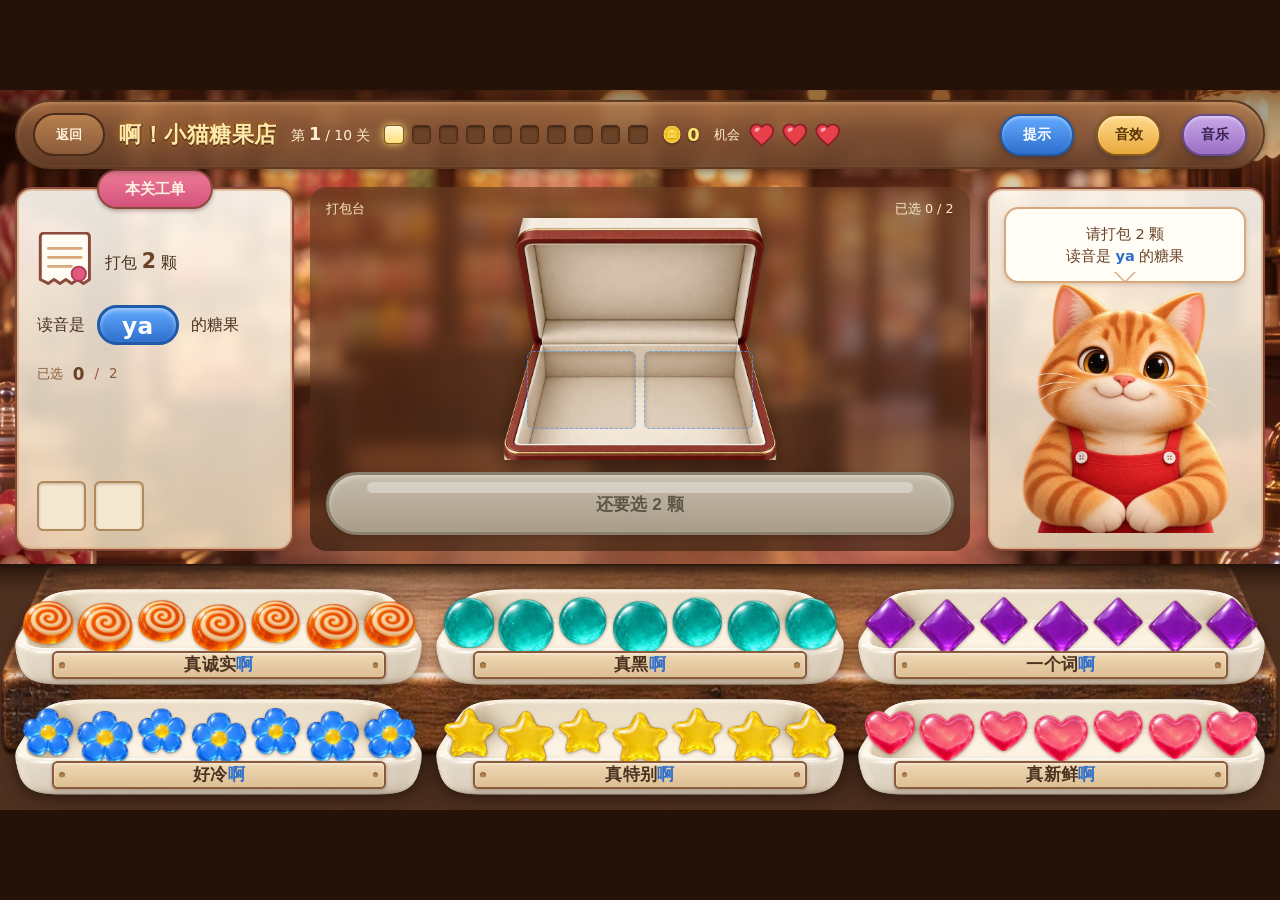
==== commit 44d1e522: "fix: optimize cat candy game for short mobile screens" ====
--- a/games/cat-candy-shop/index.html
+++ b/games/cat-candy-shop/index.html
@@ -345,6 +345,18 @@
   /* 纯分享版：本机累计钱币 */
   .t-coins{display:flex;align-items:center;gap:.35em;color:#fff;font-size:1.25em;font-weight:800;white-space:nowrap;text-shadow:0 .08em .12em rgba(0,0,0,.45);}
   .t-coins b{color:#FFE66D;font-size:1.12em;}
+  #rotateNotice{display:none;}
+
+  @media (orientation:portrait) and (max-width:700px){
+    #stage{visibility:hidden;}
+    #rotateNotice{position:fixed;inset:0;z-index:9999;display:flex;flex-direction:column;
+      align-items:center;justify-content:center;gap:18px;padding:32px;text-align:center;
+      color:#fff;background:linear-gradient(160deg,#351508,#160803);font-family:"Microsoft YaHei",sans-serif;}
+    #rotateNotice .phone{font-size:72px;line-height:1;animation:turnPhone 1.8s ease-in-out infinite;}
+    #rotateNotice strong{font-size:28px;}
+    #rotateNotice span{font-size:18px;line-height:1.5;color:#FFE9A8;}
+  }
+  @keyframes turnPhone{0%,20%{transform:rotate(0)}65%,100%{transform:rotate(90deg)}}
 
   /* 手机超宽横屏：直接使用整个屏幕，不依赖 PetGo 外框。 */
   @media (orientation:landscape) and (min-aspect-ratio:2/1) and (max-height:700px){
@@ -354,38 +366,39 @@
       --phone-top:max(8px,env(safe-area-inset-top));
       --phone-bottom:max(8px,env(safe-area-inset-bottom));}
     #top{left:var(--phone-left);right:var(--phone-right);
-      top:var(--phone-top);height:84px;padding:6px 10px;gap:6px 10px;
-      flex-wrap:wrap;align-content:center;border-radius:16px;}
-    .t-name{font-size:18px;}.t-lv{font-size:14px;}.t-coins{font-size:14px;}
-    .t-back,.t-hint,.t-snd,.t-mus{font-size:14px;height:34px;padding:0 12px;margin-left:0;}
+      top:var(--phone-top);height:56px;padding:4px 8px;gap:4px 7px;
+      flex-wrap:nowrap;align-content:center;border-radius:14px;overflow:hidden;}
+    .t-name{font-size:16px;max-width:145px;overflow:hidden;text-overflow:ellipsis;}
+    .t-lv{font-size:13px;}.t-coins{font-size:13px;}
+    .t-back,.t-hint,.t-snd,.t-mus{font-size:12px;height:30px;padding:0 8px;margin-left:0;white-space:nowrap;flex-shrink:0;}
     .t-back{width:auto;}.t-hint{margin-left:auto;}
-    .t-tiles{gap:4px;}.t-tiles i{width:13px;height:13px;}
-    .t-hearts .lbl{font-size:14px;}.t-hearts svg{width:20px;height:20px;}
+    .t-tiles{gap:3px;}.t-tiles i{width:11px;height:11px;}
+    .t-hearts{gap:2px;}.t-hearts .lbl{font-size:12px;}.t-hearts svg{width:18px;height:18px;}
     #mid{left:var(--phone-left);right:var(--phone-right);
-      top:calc(var(--phone-top) + 104px);height:calc(64% - var(--phone-top) - 116px);
-      grid-template-columns:minmax(0,1fr) minmax(0,1.65fr) minmax(0,1fr);gap:12px;}
-    #order{padding:18px 12px 10px;gap:8px;min-width:0;}
-    .ribbon{font-size:16px;height:28px;top:-14px;padding:0 16px;}
-    .o-row{font-size:20px;gap:8px;flex-wrap:wrap;line-height:1.25;}
-    #order .o-row:nth-of-type(4){font-size:16px!important;margin-top:0!important;}
-    .slip{width:32px;height:35px;}
-    #oPill{font-size:24px;padding:2px 12px;}
-    .o-prog{gap:6px;}.o-prog i{width:28px;height:28px;}
-    #bench{padding:10px 12px;min-height:0;}
-    .b-head{font-size:16px;}.b-box{min-height:0;}
+      top:calc(var(--phone-top) + 64px);height:calc(58% - var(--phone-top) - 64px);
+      grid-template-columns:minmax(0,1fr) minmax(0,1.65fr) minmax(0,1fr);gap:10px;}
+    #order{padding:14px 10px 7px;gap:5px;min-width:0;}
+    .ribbon{font-size:15px;height:26px;top:-13px;padding:0 14px;}
+    .o-row{font-size:18px;gap:6px;flex-wrap:wrap;line-height:1.15;}
+    #order .o-row:nth-of-type(4){font-size:14px!important;margin-top:0!important;}
+    .slip{width:24px;height:27px;}
+    #oPill{font-size:20px;padding:1px 8px;}
+    .o-prog{gap:5px;}.o-prog i{width:22px;height:22px;}
+    #bench{padding:7px 10px;min-height:0;}
+    .b-head{font-size:14px;}.b-box{min-height:0;}
     .box-art{max-width:100%;background-size:contain;background-repeat:no-repeat;background-position:center;}
-    #btnPack{font-size:20px;height:40px;min-height:40px;margin-top:6px;flex-shrink:0;}
-    #clerk{padding:10px;min-height:0;}
-    .bubble{font-size:20px;line-height:1.3;padding:8px 6px;flex-shrink:0;}
-    #shelf{top:64%;bottom:0;background-size:cover;}
-    #trays{left:var(--phone-left);right:var(--phone-right);top:12px;
-      bottom:var(--phone-bottom);gap:10px 12px;min-height:0;}
+    #btnPack{font-size:17px;height:32px;min-height:32px;margin-top:4px;flex-shrink:0;}
+    #clerk{padding:7px;min-height:0;}
+    .bubble{font-size:17px;line-height:1.18;padding:5px 4px;flex-shrink:0;}
+    #shelf{top:58%;bottom:0;background-size:cover;}
+    #trays{left:var(--phone-left);right:var(--phone-right);top:7px;
+      bottom:var(--phone-bottom);gap:6px 10px;min-height:0;}
     .tray{height:100%;width:auto;max-width:100%;aspect-ratio:3.58;justify-self:center;}
     .tray::before{background-size:contain;background-repeat:no-repeat;background-position:center;}
-    .tray .tag{height:28px;bottom:2%;left:6%;right:6%;}
-    .tray .tag > span{font-size:20px;}
-    #banner{font-size:20px;top:104px;left:50%;max-width:80%;white-space:normal;text-align:center;}
-    #hintbox{font-size:20px;left:50%;bottom:auto;top:38%;max-width:46%;padding:10px 14px;line-height:1.3;}
+    .tray .tag{height:26px;bottom:2%;left:6%;right:6%;}
+    .tray .tag > span{font-size:19px;}
+    #banner{font-size:18px;top:68px;left:50%;max-width:80%;white-space:normal;text-align:center;}
+    #hintbox{font-size:18px;left:50%;bottom:auto;top:30%;max-width:46%;padding:8px 12px;line-height:1.2;}
     #over{padding:var(--phone-top) var(--phone-right) var(--phone-bottom) var(--phone-left);}
     .ov-card,.ov-card.compact{width:700px;max-width:90%;max-height:100%;overflow:auto;padding:20px 24px;}
     .ov-card h2,.ov-card.compact h2{font-size:28px;}
@@ -395,15 +408,15 @@
     .ov-btns{margin-top:10px;}.ov-btns button{font-size:20px;padding:8px 20px;}
   }
   @media (orientation:landscape) and (min-aspect-ratio:2/1) and (max-height:450px){
-    #mid{height:calc(70% - var(--phone-top) - 116px);}
-    #shelf{top:70%;}
-    #order{padding:12px 8px 6px;gap:4px;}
-    .o-row{font-size:18px;gap:4px;}.slip{width:20px;height:22px;}
-    #oPill{font-size:20px;padding:0 6px;}.o-prog i{width:20px;height:20px;}
-    #clerk{padding:6px;}.bubble{font-size:20px;padding:4px;}
-    #bench{padding:6px;}.b-head{font-size:14px;}
-    #btnPack{font-size:18px;height:32px;min-height:32px;margin-top:3px;}
-    #hintbox{font-size:18px;max-width:65%;top:32%;}
+    .t-name{max-width:120px;font-size:15px;}
+    #order{padding:11px 7px 5px;gap:3px;}
+    .o-row{font-size:16px;gap:3px;}.slip{width:18px;height:20px;}
+    #oPill{font-size:18px;padding:0 5px;}.o-prog i{width:18px;height:18px;}
+    #clerk{padding:5px;}.bubble{font-size:16px;padding:3px;}
+    #bench{padding:5px;}.b-head{font-size:13px;}
+    #btnPack{font-size:16px;height:28px;min-height:28px;margin-top:2px;}
+    .tray .tag{height:24px;}.tray .tag > span{font-size:18px;}
+    #hintbox{font-size:16px;max-width:65%;top:28%;}
     .ov-card,.ov-card.compact{padding:12px 20px;}
     .ov-card h2{font-size:24px;}.ov-card .score{font-size:30px;}
     .ov-card p{font-size:18px!important;}.ov-stars svg{width:22px;height:22px;}
@@ -412,6 +425,7 @@
 </style>
 </head>
 <body>
+<div id="rotateNotice" role="status"><div class="phone">📱</div><strong>请把手机打横</strong><span>横屏后会自动显示完整游戏画面</span></div>
 <div id="stage"><div id="game">
 
   <!-- ══ SVG 符号库 ══ -->
@@ -2502,6 +2516,21 @@
   syncCoins();
   return coinBalance;
 }
+/* ══ 手机沉浸模式：第一次触碰时申请全屏与横屏；不支持时继续正常游戏 ══ */
+async function enterImmersiveMode(){
+  try{
+    if(!document.fullscreenElement && document.documentElement.requestFullscreen){
+      await document.documentElement.requestFullscreen({ navigationUI:'hide' });
+    }
+  }catch(e){}
+  try{
+    if(screen.orientation && screen.orientation.lock){
+      await screen.orientation.lock('landscape');
+    }
+  }catch(e){}
+  setTimeout(fit, 0);
+}
+document.addEventListener('pointerup', enterImmersiveMode, { once:true, capture:true });
 /* ══ 状态 ══ */
 let S = {};
 
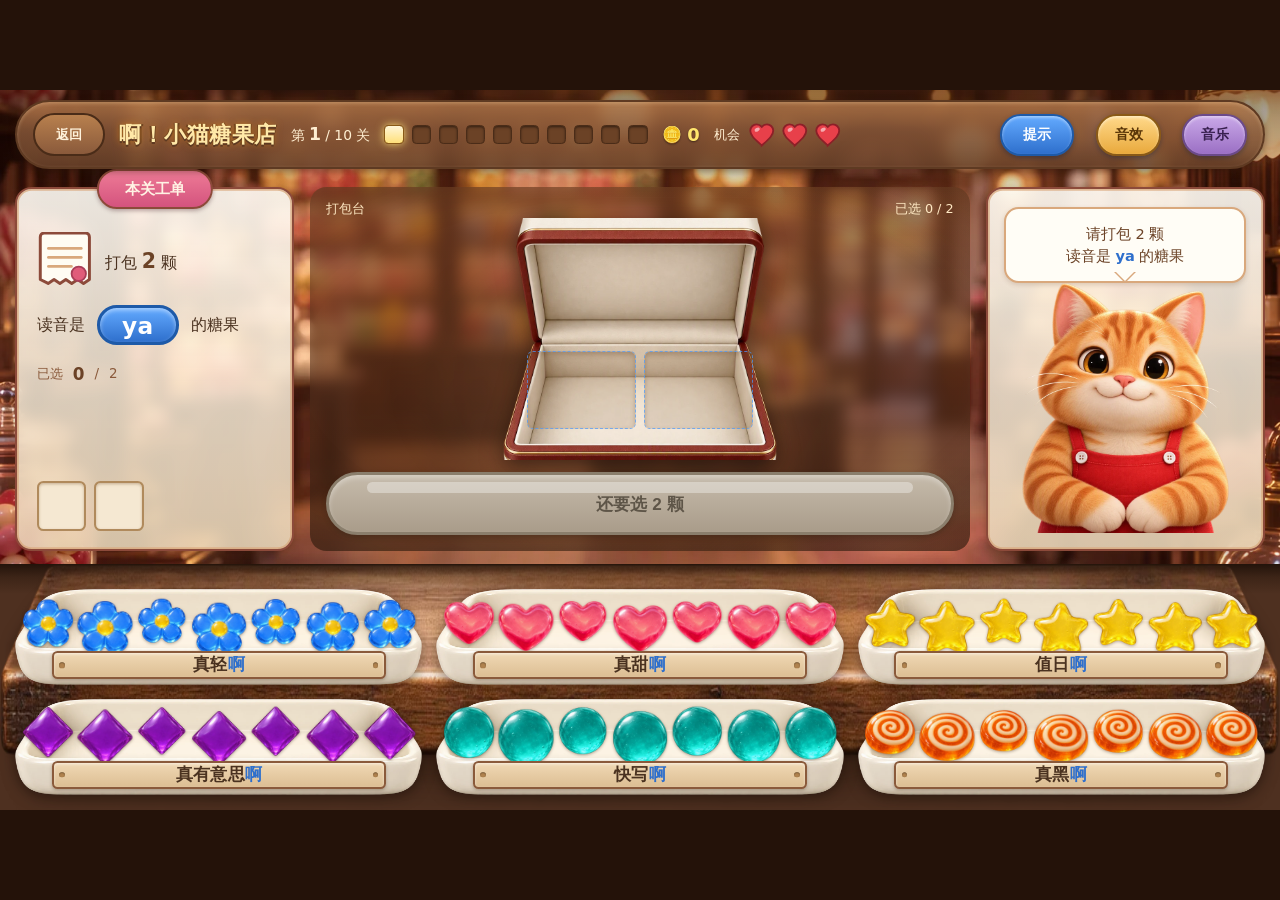
==== commit 68be865c: "fix: support ultra-short mobile landscape" ====
--- a/games/cat-candy-shop/index.html
+++ b/games/cat-candy-shop/index.html
@@ -376,7 +376,8 @@
     .t-hearts{gap:2px;}.t-hearts .lbl{font-size:12px;}.t-hearts svg{width:18px;height:18px;}
     #mid{left:var(--phone-left);right:var(--phone-right);
       top:calc(var(--phone-top) + 64px);height:calc(58% - var(--phone-top) - 64px);
-      grid-template-columns:minmax(0,1fr) minmax(0,1.65fr) minmax(0,1fr);gap:10px;}
+      grid-template-columns:minmax(0,1fr) minmax(0,1.65fr) minmax(0,1fr);
+      grid-template-rows:minmax(0,1fr);gap:10px;}
     #order{padding:14px 10px 7px;gap:5px;min-width:0;}
     .ribbon{font-size:15px;height:26px;top:-13px;padding:0 14px;}
     .o-row{font-size:18px;gap:6px;flex-wrap:wrap;line-height:1.15;}
@@ -421,6 +422,31 @@
     .ov-card h2{font-size:24px;}.ov-card .score{font-size:30px;}
     .ov-card p{font-size:18px!important;}.ov-stars svg{width:22px;height:22px;}
     .ov-review{max-height:64px;font-size:16px;}
+  }
+  @media (orientation:landscape) and (min-aspect-ratio:2/1) and (max-height:320px){
+    #top{height:42px;padding:2px 5px;gap:2px 4px;border-radius:11px;}
+    .t-name{max-width:100px;font-size:13px;}
+    .t-lv,.t-coins{font-size:11px;}
+    .t-back,.t-hint,.t-snd,.t-mus{font-size:10px;height:24px;padding:0 6px;}
+    .t-tiles{gap:2px;}.t-tiles i{width:8px;height:8px;}
+    .t-hearts .lbl{font-size:10px;}.t-hearts svg{width:14px;height:14px;}
+    #mid{top:calc(var(--phone-top) + 48px);height:calc(64% - var(--phone-top) - 48px);gap:6px;}
+    #order,#bench,#clerk{min-height:0;}
+    #order{padding:9px 5px 3px;gap:1px;}
+    .ribbon{font-size:12px;height:20px;top:-10px;padding:0 9px;}
+    .o-row{font-size:13px;gap:2px;line-height:1.05;flex-wrap:nowrap;}
+    #order .o-row:nth-of-type(4){font-size:11px!important;}
+    .slip{width:13px;height:15px;}
+    #oPill{font-size:15px;padding:0 4px;}
+    .o-prog{gap:3px;}.o-prog i{width:14px;height:14px;}
+    #bench{padding:3px 5px;}.b-head{font-size:11px;}
+    #btnPack{font-size:13px;height:22px;min-height:22px;margin-top:1px;}
+    #clerk{padding:3px;}.bubble{font-size:13px;line-height:1.05;padding:2px;}
+    #shelf{top:64%;}
+    #trays{top:3px;bottom:var(--phone-bottom);gap:2px 7px;}
+    .tray .tag{height:20px;}.tray .tag > span{font-size:16px;}
+    #banner{font-size:15px;top:51px;}
+    #hintbox{font-size:14px;top:25%;padding:5px 8px;}
   }
 </style>
 </head>
